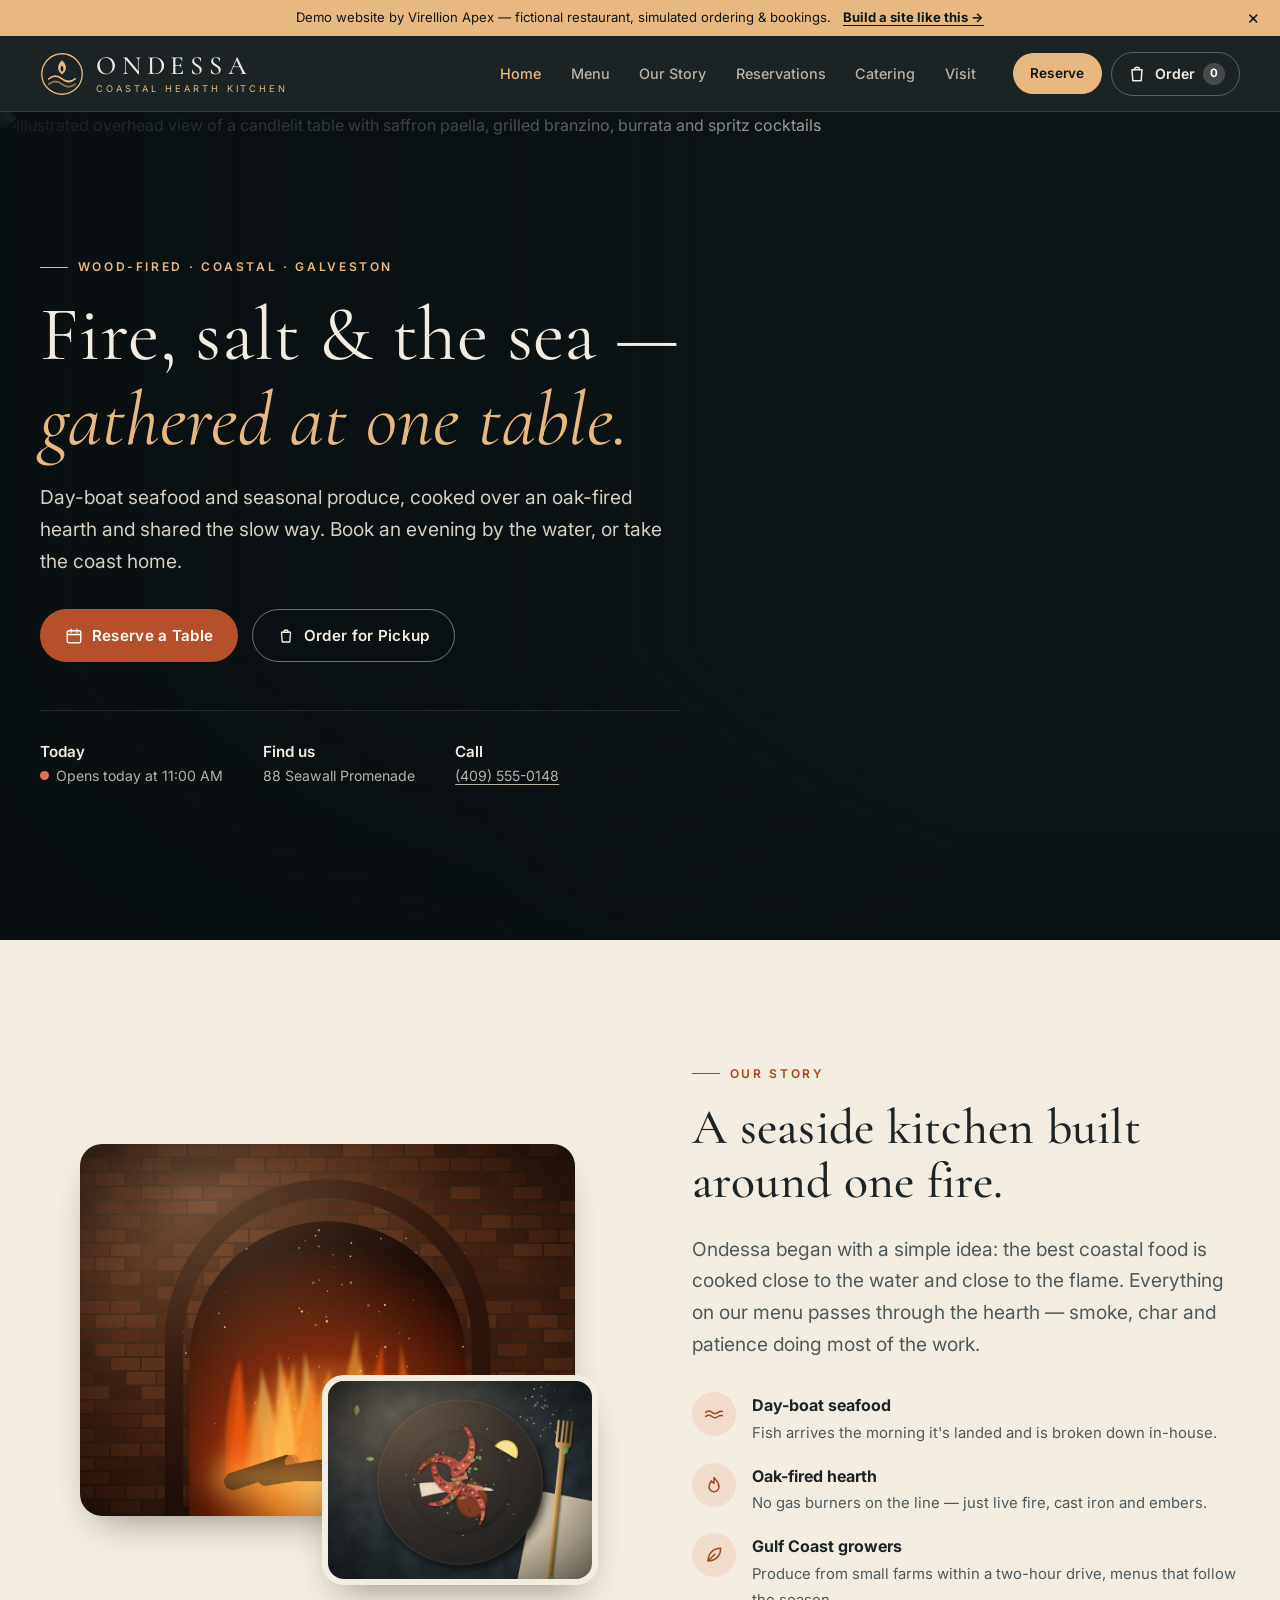
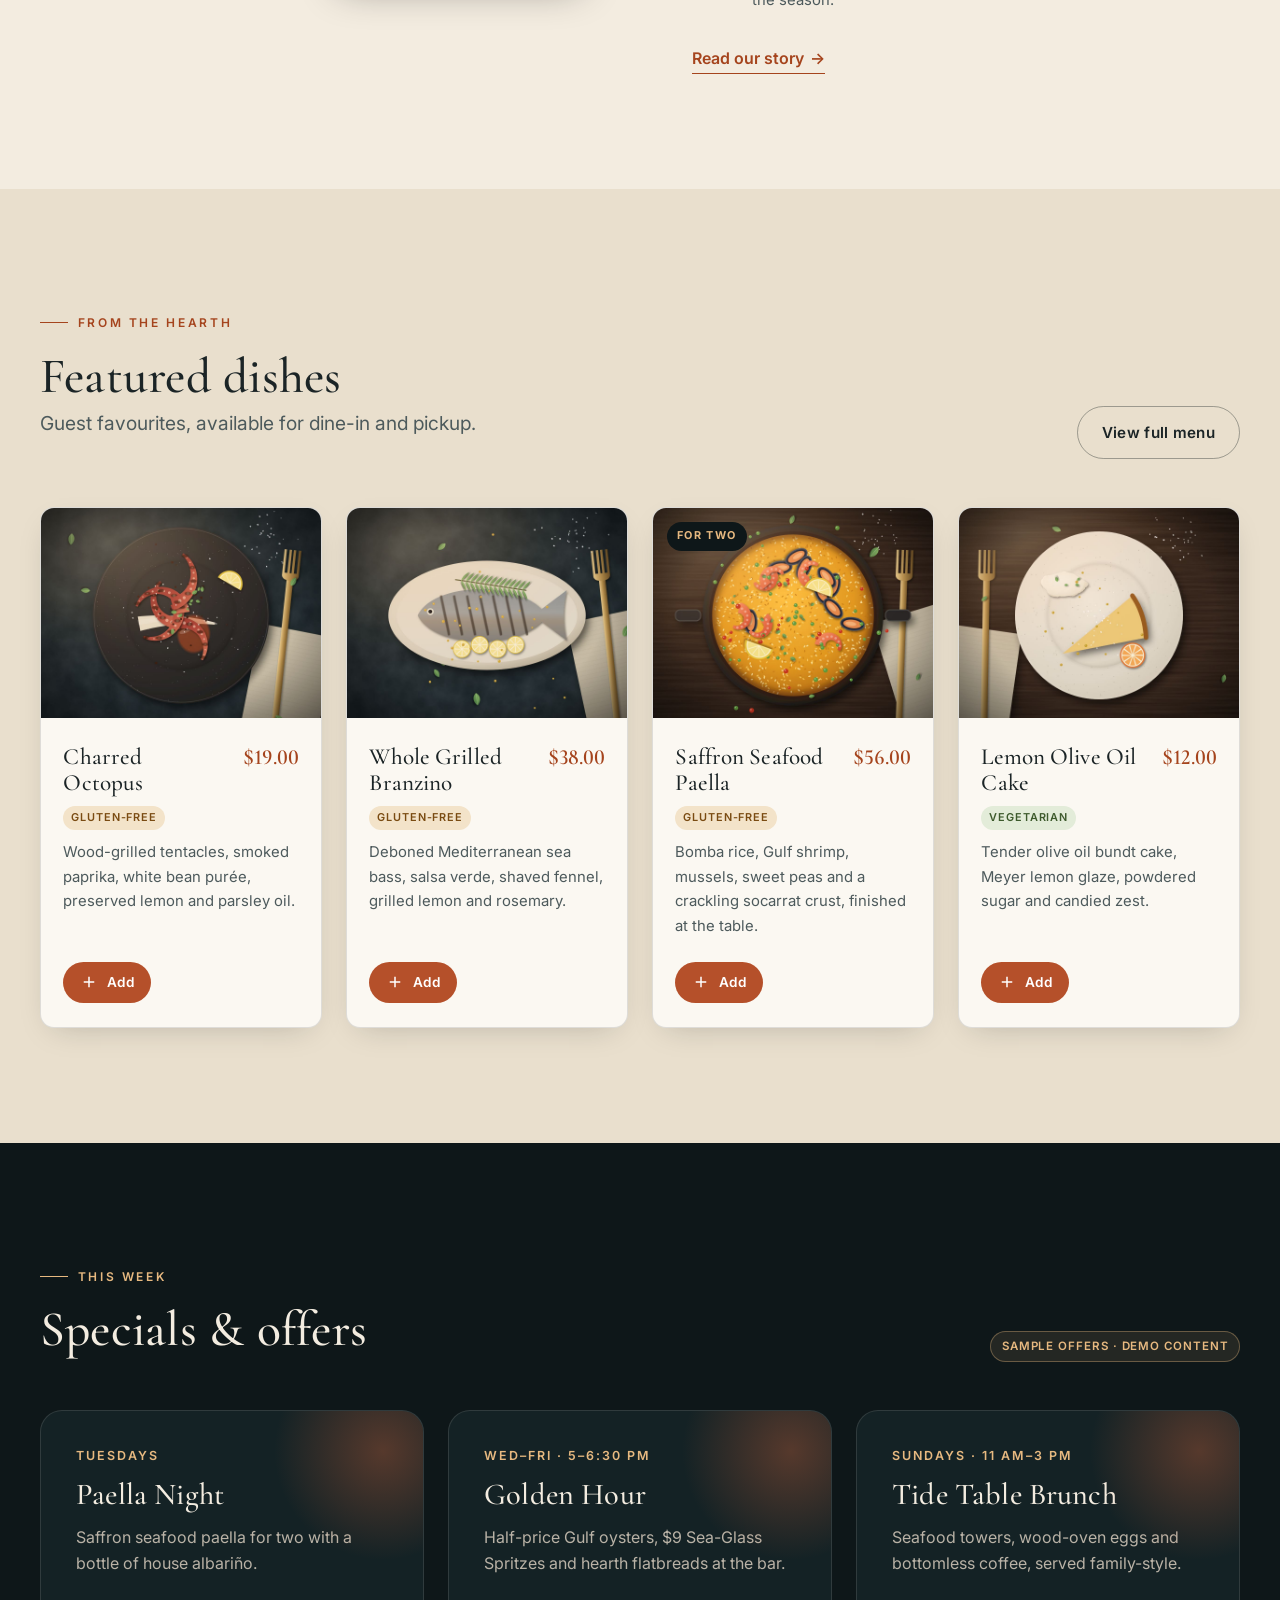
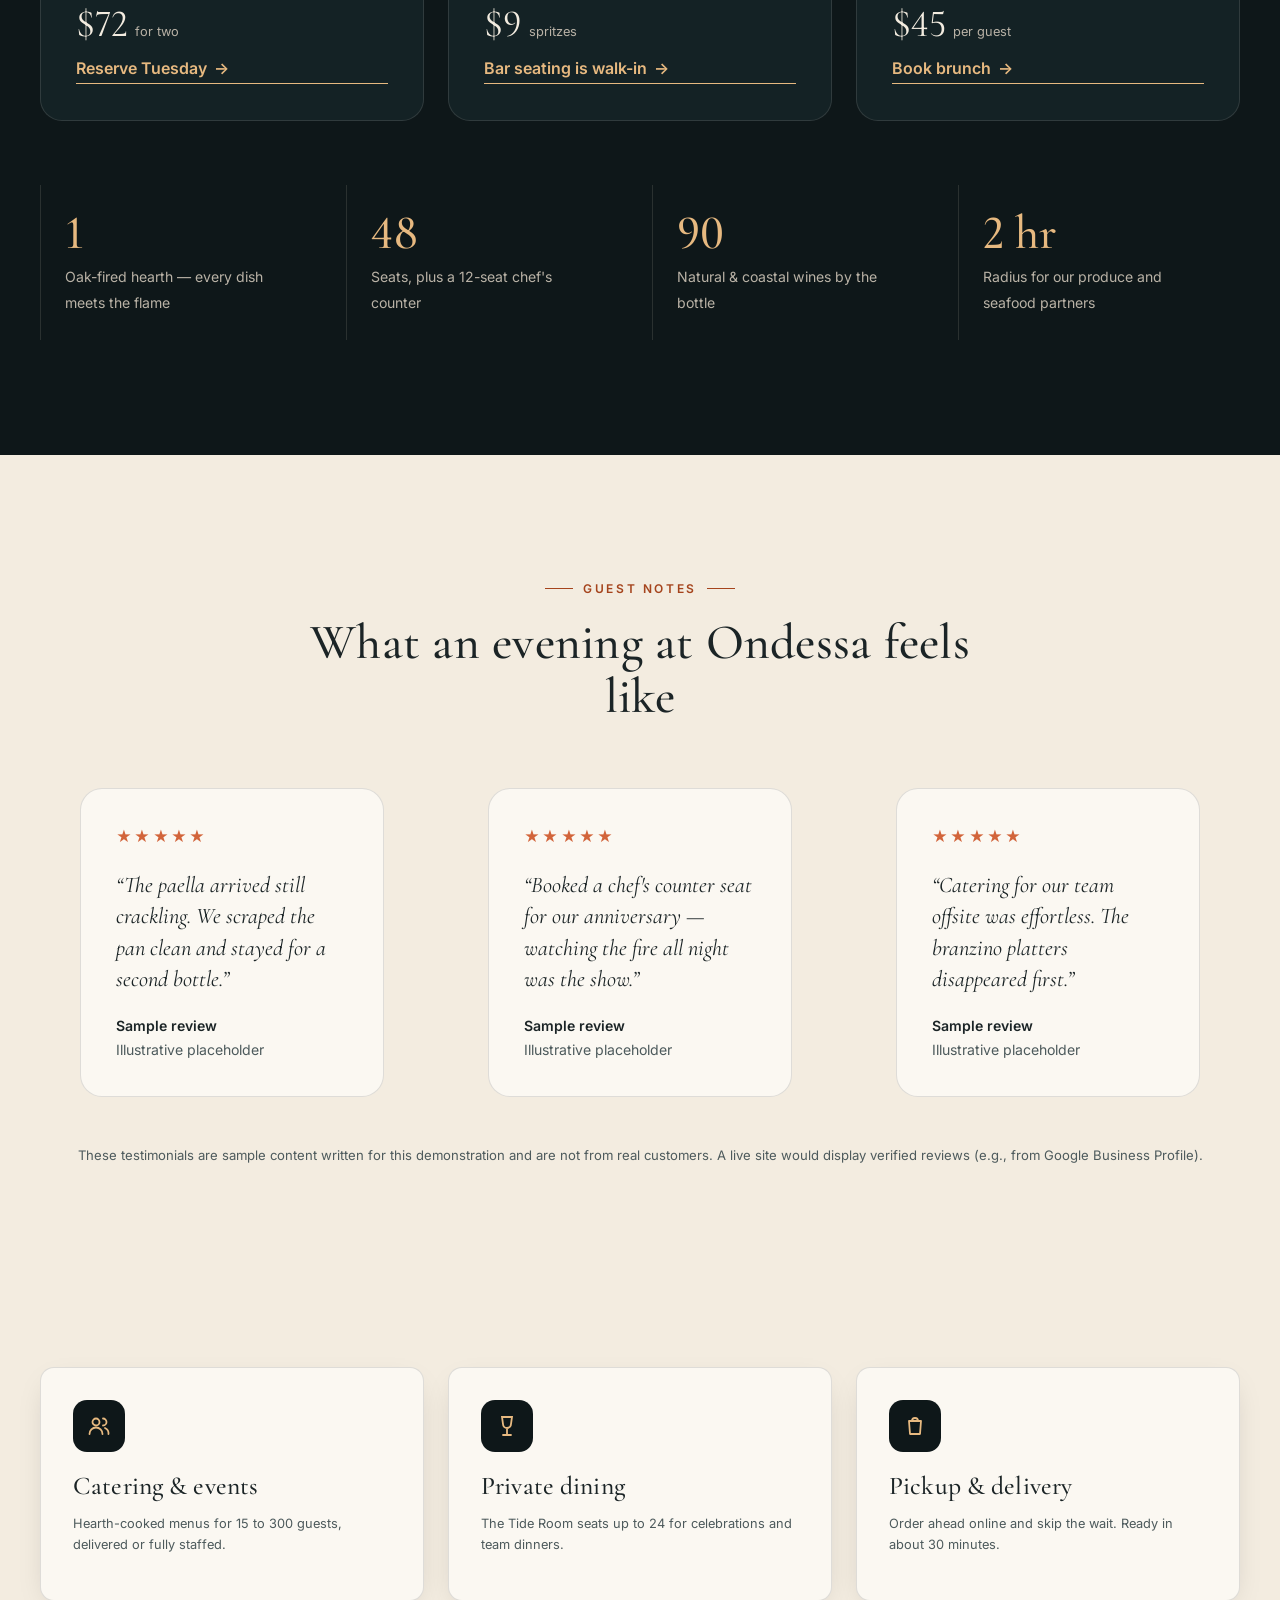
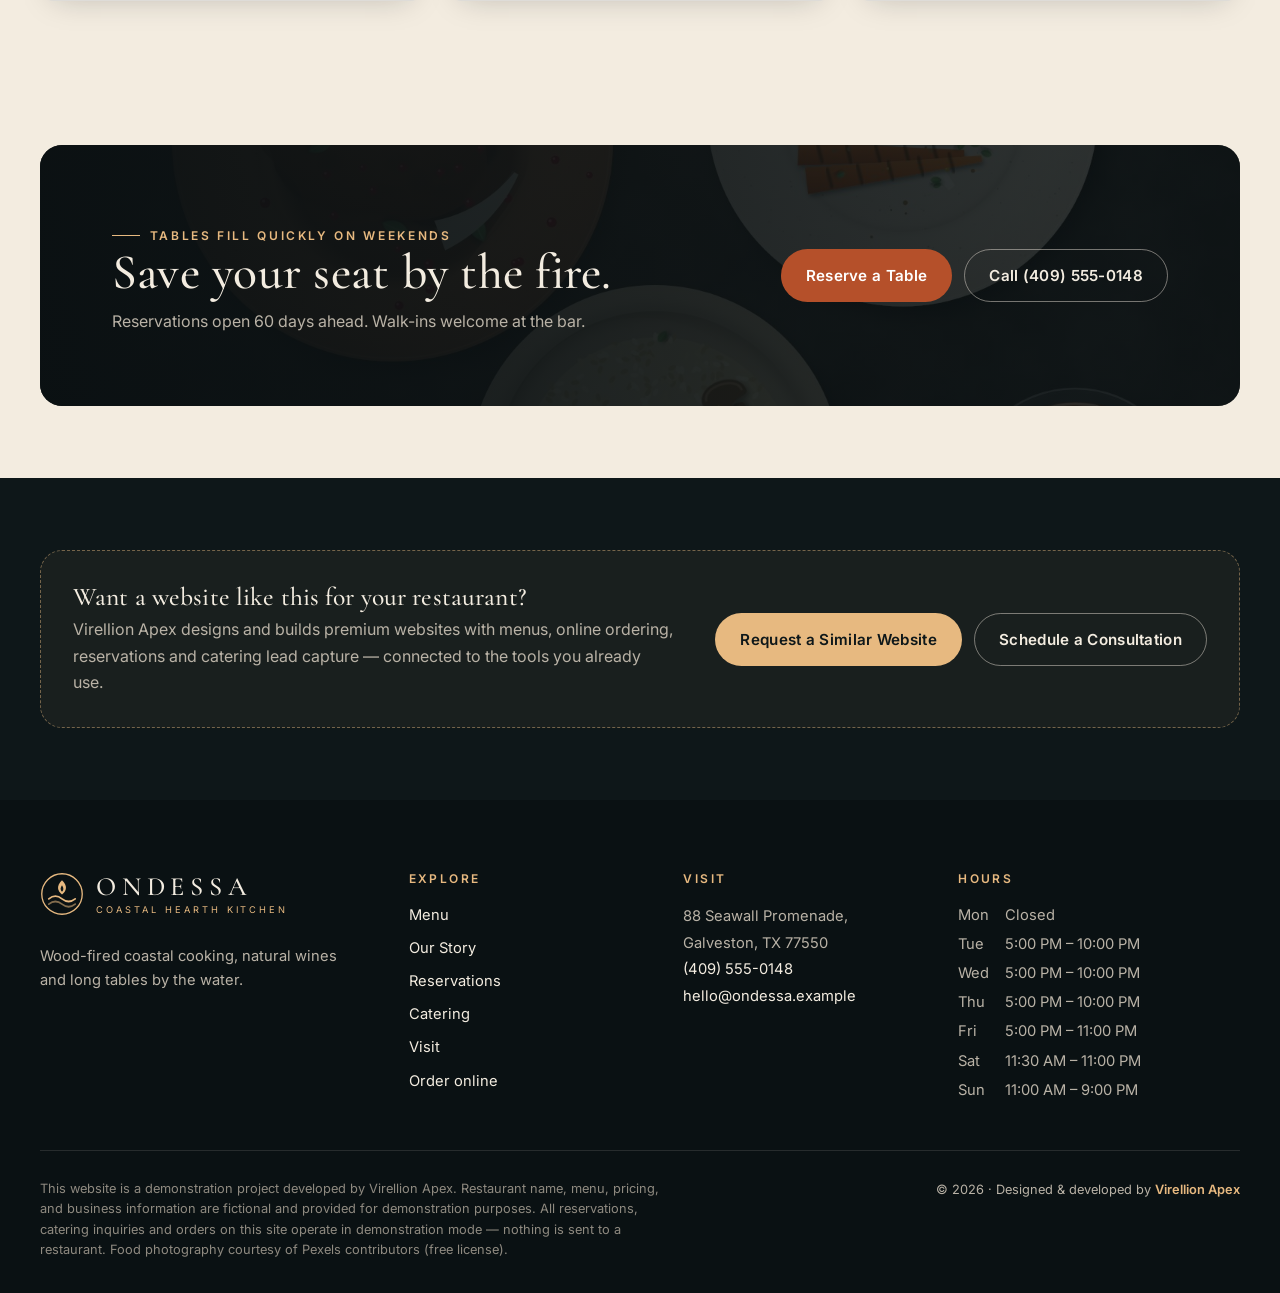
==== index.html @ df36d432 "Ondessa restaurant demo: full site with real photography, demo payments, live map Co-Authored-By: Cl" ====
<!DOCTYPE html>
<html lang="en" class="no-js">
<head>
  <meta charset="utf-8">
  <meta name="viewport" content="width=device-width, initial-scale=1, viewport-fit=cover">
  <title>Ondessa — Wood-Fired Coastal Kitchen & Wine Bar | Galveston</title>
  <meta name="description" content="Ondessa is a wood-fired coastal restaurant serving day-boat seafood, saffron paella and natural wines. Reserve a table, order pickup or plan catering. (Demo site by Virellion Apex.)">
  <!-- Canonical URL placeholder: update BASE domain before launch (see README → SEO). -->
  <link rel="canonical" href="https://restaurant.virellionapex.com/">
  <meta name="robots" content="index, follow">
  <meta name="theme-color" content="#0e1719">
  <meta name="author" content="Virellion Apex">
  <!-- Open Graph -->
  <meta property="og:type" content="website">
  <meta property="og:site_name" content="Ondessa — Coastal Hearth Kitchen">
  <meta property="og:title" content="Ondessa — Wood-Fired Coastal Kitchen & Wine Bar | Galveston">
  <meta property="og:description" content="Ondessa is a wood-fired coastal restaurant serving day-boat seafood, saffron paella and natural wines. Reserve a table, order pickup or plan catering. (Demo site by Virellion Apex.)">
  <meta property="og:url" content="https://restaurant.virellionapex.com/">
  <meta property="og:image" content="https://restaurant.virellionapex.com/assets/og-image.jpg">
  <meta property="og:image:width" content="1200">
  <meta property="og:image:height" content="630">
  <meta property="og:image:alt" content="Ondessa logo over an illustrated table of wood-fired coastal dishes">
  <meta property="og:locale" content="en_US">
  <!-- Twitter / X -->
  <meta name="twitter:card" content="summary_large_image">
  <meta name="twitter:title" content="Ondessa — Wood-Fired Coastal Kitchen & Wine Bar | Galveston">
  <meta name="twitter:description" content="Ondessa is a wood-fired coastal restaurant serving day-boat seafood, saffron paella and natural wines. Reserve a table, order pickup or plan catering. (Demo site by Virellion Apex.)">
  <meta name="twitter:image" content="https://restaurant.virellionapex.com/assets/og-image.jpg">
  <!-- Icons & manifest -->
  <link rel="icon" href="assets/favicon.svg" type="image/svg+xml">
  <link rel="apple-touch-icon" href="assets/apple-touch-icon.png">
  <link rel="manifest" href="site.webmanifest">
  <!-- Fonts (Google Fonts, free; see README to self-host) -->
  <link rel="preconnect" href="https://fonts.googleapis.com">
  <link rel="preconnect" href="https://fonts.gstatic.com" crossorigin>
  <link rel="stylesheet" href="https://fonts.googleapis.com/css2?family=Cormorant+Garamond:ital,wght@0,400;0,500;0,600;1,400;1,500&amp;family=Inter:wght@400;500;600;700&amp;display=swap">
  <link rel="stylesheet" href="css/style.css">
  <script src="js/script.js" defer></script>
  <!-- Structured data (fictional demo business). Replace with real details or remove before indexing. -->
  <script type="application/ld+json">{"@context": "https://schema.org", "@type": "Restaurant", "name": "Ondessa — Coastal Hearth Kitchen (demo)", "description": "Fictional demonstration restaurant created by Virellion Apex.", "url": "https://restaurant.virellionapex.com/", "image": "https://restaurant.virellionapex.com/images/hero.jpg", "logo": "https://restaurant.virellionapex.com/images/logo.png", "servesCuisine": ["Mediterranean", "Seafood", "Wood-fired"], "priceRange": "$$$", "telephone": "+14095550148", "email": "hello@ondessa.example", "address": {"@type": "PostalAddress", "streetAddress": "88 Seawall Promenade", "addressLocality": "Galveston", "addressRegion": "TX", "postalCode": "77550", "addressCountry": "US"}, "acceptsReservations": "True", "hasMenu": "https://restaurant.virellionapex.com/menu.html", "openingHoursSpecification": [{"@type": "OpeningHoursSpecification", "dayOfWeek": ["Tuesday", "Wednesday", "Thursday"], "opens": "17:00", "closes": "22:00"}, {"@type": "OpeningHoursSpecification", "dayOfWeek": "Friday", "opens": "17:00", "closes": "23:00"}, {"@type": "OpeningHoursSpecification", "dayOfWeek": "Saturday", "opens": "11:30", "closes": "23:00"}, {"@type": "OpeningHoursSpecification", "dayOfWeek": "Sunday", "opens": "11:00", "closes": "21:00"}]}</script>
</head><body>
<a class="skip-link" href="#main">Skip to main content</a>
<div class="demo-ribbon" role="region" aria-label="Demonstration notice">
  <div class="container">
    <span>Demo website by Virellion Apex<span class="hide-sm"> — fictional restaurant, simulated ordering &amp; bookings</span>.</span>
    <a href="https://virellionapex.com" rel="noopener">Build a site like this →</a>
    <button type="button" aria-label="Dismiss demonstration notice">×</button>
  </div>
</div>
<header class="site-header">
  <div class="container">
    <a class="brand" href="index.html" aria-label="Ondessa, Coastal Hearth Kitchen — home">
      <svg class="brand-mark" viewBox="-100 -100 200 200" aria-hidden="true"><g fill="none" stroke="#e7b980" stroke-linecap="round"><circle r="92" stroke-width="6"/><path d="M-60,22 C-40,6 -20,6 0,22 C20,38 40,38 60,22" stroke-width="8"/><path d="M-60,46 C-40,30 -20,30 0,46 C20,62 40,62 60,46" stroke-width="8" opacity=".55"/><path d="M0,-62 C26,-36 22,-14 0,2 C-22,-14 -26,-36 0,-62Z" fill="#e7b980" stroke="none"/><path d="M0,-40 C9,-28 8,-18 0,-10 C-8,-18 -9,-28 0,-40Z" fill="#0e1719" stroke="none"/></g></svg>
      <span class="brand-text"><span class="brand-name">ONDESSA</span><span class="brand-sub">Coastal Hearth Kitchen</span></span>
    </a>
    <nav class="site-nav" id="site-nav" aria-label="Main">
      <ul class="nav-list"><li><a href="index.html" aria-current="page">Home</a></li><li><a href="menu.html">Menu</a></li><li><a href="about.html">Our Story</a></li><li><a href="reservations.html">Reservations</a></li><li><a href="catering.html">Catering</a></li><li><a href="contact.html">Visit</a></li></ul>
      <div class="nav-cta-mobile">
        <a class="btn btn-primary btn-block" href="reservations.html"><svg viewBox="0 0 24 24" fill="none" stroke="currentColor" stroke-width="1.8" stroke-linecap="round" aria-hidden="true"><rect x="3" y="5" width="18" height="16" rx="2"/><path d="M3 10h18M8 3v4M16 3v4"/></svg>Reserve a Table</a>
        <a class="btn btn-ghost btn-block" href="tel:+14095550148"><svg viewBox="0 0 24 24" fill="none" stroke="currentColor" stroke-width="1.8" stroke-linejoin="round" aria-hidden="true"><path d="M5 3h4l2 5-2.5 1.5a11 11 0 0 0 6 6L16 13l5 2v4a2 2 0 0 1-2 2A16 16 0 0 1 3 5a2 2 0 0 1 2-2z"/></svg>(409) 555-0148</a>
      </div>
    </nav>
    <div class="header-actions">
      <a class="btn btn-brass btn-sm header-reserve" href="reservations.html">Reserve</a>
      <button type="button" class="cart-btn" data-open-cart aria-haspopup="dialog" aria-controls="cart-drawer" aria-label="Open your order">
        <svg viewBox="0 0 24 24" fill="none" stroke="currentColor" stroke-width="1.8" stroke-linecap="round" stroke-linejoin="round" aria-hidden="true"><path d="M6 7h12l-1 13H7L6 7z"/><path d="M9 7a3 3 0 0 1 6 0"/></svg><span class="cart-label">Order</span><span class="cart-count" data-count="0">0</span>
      </button>
      <button type="button" class="nav-toggle" aria-expanded="false" aria-controls="site-nav" aria-label="Open menu"><span></span></button>
    </div>
  </div>
</header>
<div class="toast-region" id="toast-region" role="status" aria-live="polite"></div>
<main id="main">
<section class="hero" aria-labelledby="hero-title">
  <div class="hero-media"><img src="https://images.pexels.com/photos/7627408/pexels-photo-7627408.jpeg?auto=compress&cs=tinysrgb&w=2400" srcset="https://images.pexels.com/photos/7627408/pexels-photo-7627408.jpeg?auto=compress&cs=tinysrgb&w=800 800w, https://images.pexels.com/photos/7627408/pexels-photo-7627408.jpeg?auto=compress&cs=tinysrgb&w=2400 2400w" sizes="(max-width: 700px) 100vw, 60vw" data-fallback="images/hero.jpg" alt="Illustrated overhead view of a candlelit table with saffron paella, grilled branzino, burrata and spritz cocktails" width="2400" height="1400" fetchpriority="high" decoding="async"></div>
  <div class="container">
    <div class="hero-content">
      <p class="eyebrow light">Wood-fired · Coastal · Galveston</p>
      <h1 id="hero-title">Fire, salt &amp; the sea — <em>gathered at one table.</em></h1>
      <p class="lead">Day-boat seafood and seasonal produce, cooked over an oak-fired hearth and shared the slow way. Book an evening by the water, or take the coast home.</p>
      <div class="hero-actions">
        <a class="btn btn-primary" href="reservations.html"><svg viewBox="0 0 24 24" fill="none" stroke="currentColor" stroke-width="1.8" stroke-linecap="round" aria-hidden="true"><rect x="3" y="5" width="18" height="16" rx="2"/><path d="M3 10h18M8 3v4M16 3v4"/></svg>Reserve a Table</a>
        <a class="btn btn-ghost" href="menu.html"><svg viewBox="0 0 24 24" fill="none" stroke="currentColor" stroke-width="1.8" stroke-linecap="round" stroke-linejoin="round" aria-hidden="true"><path d="M6 7h12l-1 13H7L6 7z"/><path d="M9 7a3 3 0 0 1 6 0"/></svg>Order for Pickup</a>
      </div>
      <div class="hero-meta">
        <div><strong>Today</strong><span data-open-status>Tue–Sun · Closed Mondays</span></div>
        <div><strong>Find us</strong>88 Seawall Promenade</div>
        <div><strong>Call</strong><a href="tel:+14095550148">(409) 555-0148</a></div>
      </div>
    </div>
  </div>
</section>

<section class="section" aria-labelledby="story-title">
  <div class="container split">
    <div class="media-stack reveal">
      <figure class="media-frame"><img src="https://images.pexels.com/photos/32641697/pexels-photo-32641697.jpeg?auto=compress&cs=tinysrgb&w=1600" srcset="https://images.pexels.com/photos/32641697/pexels-photo-32641697.jpeg?auto=compress&cs=tinysrgb&w=800 800w, https://images.pexels.com/photos/32641697/pexels-photo-32641697.jpeg?auto=compress&cs=tinysrgb&w=1600 1600w" sizes="(max-width: 700px) 100vw, 60vw" data-fallback="images/about-hearth.jpg" alt="Illustration of a brick arch hearth with an open oak fire" width="1600" height="1200" loading="lazy" decoding="async"></figure>
      <figure class="media-frame"><img src="https://images.pexels.com/photos/14885388/pexels-photo-14885388.jpeg?auto=compress&cs=tinysrgb&w=1600" srcset="https://images.pexels.com/photos/14885388/pexels-photo-14885388.jpeg?auto=compress&cs=tinysrgb&w=800 800w, https://images.pexels.com/photos/14885388/pexels-photo-14885388.jpeg?auto=compress&cs=tinysrgb&w=1600 1600w" sizes="(max-width: 700px) 100vw, 60vw" data-fallback="images/menu/charred-octopus.jpg" alt="Illustration of charred octopus on a dark stoneware plate" width="1200" height="900" loading="lazy" decoding="async"></figure>
    </div>
    <div class="reveal">
      <p class="eyebrow">Our story</p>
      <h2 id="story-title">A seaside kitchen built around one fire.</h2>
      <p class="lead">Ondessa began with a simple idea: the best coastal food is cooked close to the water and close to the flame. Everything on our menu passes through the hearth — smoke, char and patience doing most of the work.</p>
      <ul class="feature-list">
        <li><span class="ico"><svg viewBox="0 0 24 24" fill="none" stroke="currentColor" stroke-width="1.8" stroke-linecap="round" aria-hidden="true"><path d="M2 10c2.5-2 5-2 7.5 0s5 2 7.5 0 3.5-1.5 5-1M2 15c2.5-2 5-2 7.5 0s5 2 7.5 0 3.5-1.5 5-1"/></svg></span><div><strong>Day-boat seafood</strong><span>Fish arrives the morning it's landed and is broken down in-house.</span></div></li>
        <li><span class="ico"><svg viewBox="0 0 24 24" fill="none" stroke="currentColor" stroke-width="1.8" stroke-linejoin="round" aria-hidden="true"><path d="M12 3c3 4 6 6 6 11a6 6 0 0 1-12 0c0-3 2-5 3-7 1 2 2 3 3 3 0-2 0-5 0-7z"/></svg></span><div><strong>Oak-fired hearth</strong><span>No gas burners on the line — just live fire, cast iron and embers.</span></div></li>
        <li><span class="ico"><svg viewBox="0 0 24 24" fill="none" stroke="currentColor" stroke-width="1.8" stroke-linecap="round" aria-hidden="true"><path d="M5 19C5 10 11 4 20 4c0 9-6 15-15 15z"/><path d="M5 19l8-8"/></svg></span><div><strong>Gulf Coast growers</strong><span>Produce from small farms within a two-hour drive, menus that follow the season.</span></div></li>
      </ul>
      <a class="link-arrow" href="about.html">Read our story <span aria-hidden="true">→</span></a>
    </div>
  </div>
</section>

<section class="section alt" aria-labelledby="featured-title">
  <div class="container">
    <div class="section-head">
      <div><p class="eyebrow">From the hearth</p><h2 id="featured-title">Featured dishes</h2><p class="lead">Guest favourites, available for dine-in and pickup.</p></div>
      <a class="btn btn-outline" href="menu.html">View full menu</a>
    </div>
    <div class="grid-4" id="featured-dishes"><noscript><p>Enable JavaScript to see featured dishes, or <a href="menu.html">view the menu</a>.</p></noscript></div>
  </div>
</section>

<section class="section on-dark" aria-labelledby="promo-title">
  <div class="container">
    <div class="section-head">
      <div><p class="eyebrow">This week</p><h2 id="promo-title">Specials &amp; offers</h2></div>
      <span class="demo-chip">Sample offers · demo content</span>
    </div>
    <div class="grid-3">
      <article class="promo-card reveal"><span class="when">Tuesdays</span><h3>Paella Night</h3><p>Saffron seafood paella for two with a bottle of house albariño.</p><p class="promo-price">$72<small>for two</small></p><a class="link-arrow" href="reservations.html">Reserve Tuesday <span aria-hidden="true">→</span></a></article>
      <article class="promo-card reveal"><span class="when">Wed–Fri · 5–6:30 PM</span><h3>Golden Hour</h3><p>Half-price Gulf oysters, $9 Sea-Glass Spritzes and hearth flatbreads at the bar.</p><p class="promo-price">$9<small>spritzes</small></p><a class="link-arrow" href="contact.html">Bar seating is walk-in <span aria-hidden="true">→</span></a></article>
      <article class="promo-card reveal"><span class="when">Sundays · 11 AM–3 PM</span><h3>Tide Table Brunch</h3><p>Seafood towers, wood-oven eggs and bottomless coffee, served family-style.</p><p class="promo-price">$45<small>per guest</small></p><a class="link-arrow" href="reservations.html">Book brunch <span aria-hidden="true">→</span></a></article>
    </div>
    <div class="stats reveal mt-xl">
      <div class="stat"><b>1</b><span>Oak-fired hearth — every dish meets the flame</span></div>
      <div class="stat"><b>48</b><span>Seats, plus a 12-seat chef's counter</span></div>
      <div class="stat"><b>90</b><span>Natural &amp; coastal wines by the bottle</span></div>
      <div class="stat"><b>2 hr</b><span>Radius for our produce and seafood partners</span></div>
    </div>
  </div>
</section>

<section class="section" aria-labelledby="reviews-title">
  <div class="container">
    <div class="center narrow head-center"><p class="eyebrow">Guest notes</p><h2 id="reviews-title">What an evening at Ondessa feels like</h2></div>
    <div class="grid-3">
      <figure class="quote-card reveal"><div class="stars" aria-label="5 out of 5 stars">★★★★★</div><blockquote>“The paella arrived still crackling. We scraped the pan clean and stayed for a second bottle.”</blockquote><figcaption><b>Sample review</b>Illustrative placeholder</figcaption></figure>
      <figure class="quote-card reveal"><div class="stars" aria-label="5 out of 5 stars">★★★★★</div><blockquote>“Booked a chef's counter seat for our anniversary — watching the fire all night was the show.”</blockquote><figcaption><b>Sample review</b>Illustrative placeholder</figcaption></figure>
      <figure class="quote-card reveal"><div class="stars" aria-label="5 out of 5 stars">★★★★★</div><blockquote>“Catering for our team offsite was effortless. The branzino platters disappeared first.”</blockquote><figcaption><b>Sample review</b>Illustrative placeholder</figcaption></figure>
    </div>
    <p class="sample-note">These testimonials are sample content written for this demonstration and are not from real customers. A live site would display verified reviews (e.g., from Google Business Profile).</p>
  </div>
</section>

<section class="section-tight" aria-labelledby="catering-cta-title">
  <div class="container">
    <div class="grid-3">
      <a class="card icon-card reveal no-underline" href="catering.html"><span class="ico"><svg viewBox="0 0 24 24" fill="none" stroke="currentColor" stroke-width="1.8" stroke-linecap="round" aria-hidden="true"><circle cx="9" cy="8" r="3.5"/><path d="M2.5 20a6.5 6.5 0 0 1 13 0"/><path d="M16 4.5a3.5 3.5 0 0 1 0 7M18 14a6 6 0 0 1 3.5 6"/></svg></span><h3 id="catering-cta-title">Catering &amp; events</h3><p class="hint">Hearth-cooked menus for 15 to 300 guests, delivered or fully staffed.</p></a>
      <a class="card icon-card reveal no-underline" href="reservations.html"><span class="ico"><svg viewBox="0 0 24 24" fill="none" stroke="currentColor" stroke-width="1.8" stroke-linecap="round" aria-hidden="true"><path d="M7 3h10l-1 7a4 4 0 0 1-8 0L7 3zM12 14v7M8 21h8"/></svg></span><h3>Private dining</h3><p class="hint">The Tide Room seats up to 24 for celebrations and team dinners.</p></a>
      <a class="card icon-card reveal no-underline" href="menu.html"><span class="ico"><svg viewBox="0 0 24 24" fill="none" stroke="currentColor" stroke-width="1.8" stroke-linecap="round" stroke-linejoin="round" aria-hidden="true"><path d="M6 7h12l-1 13H7L6 7z"/><path d="M9 7a3 3 0 0 1 6 0"/></svg></span><h3>Pickup &amp; delivery</h3><p class="hint">Order ahead online and skip the wait. Ready in about 30 minutes.</p></a>
    </div>
  </div>
</section>

<section class="section-tight" aria-labelledby="reserve-band-title">
  <div class="container">
    <div class="cta-band reveal">
      <img src="https://images.pexels.com/photos/29962487/pexels-photo-29962487.jpeg?auto=compress&cs=tinysrgb&w=1600" srcset="https://images.pexels.com/photos/29962487/pexels-photo-29962487.jpeg?auto=compress&cs=tinysrgb&w=800 800w, https://images.pexels.com/photos/29962487/pexels-photo-29962487.jpeg?auto=compress&cs=tinysrgb&w=1600 1600w" sizes="(max-width: 700px) 100vw, 60vw" data-fallback="images/about-table.jpg" alt="" width="1600" height="1200" loading="lazy" decoding="async">
      <div><p class="eyebrow light">Tables fill quickly on weekends</p><h2 id="reserve-band-title">Save your seat by the fire.</h2><p>Reservations open 60 days ahead. Walk-ins welcome at the bar.</p></div>
      <div class="actions"><a class="btn btn-primary" href="reservations.html">Reserve a Table</a><a class="btn btn-ghost" href="tel:+14095550148">Call (409) 555-0148</a></div>
    </div>
  </div>
</section>
</main>
<section class="section-tight on-dark">
  <div class="container">
    <div class="agency-cta">
      <div>
        <h3>Want a website like this for your restaurant?</h3>
        <p>Virellion Apex designs and builds premium websites with menus, online ordering, reservations and catering lead capture — connected to the tools you already use.</p>
      </div>
      <div class="cta-actions">
        <a class="btn btn-brass" href="https://virellionapex.com" rel="noopener">Request a Similar Website</a>
        <a class="btn btn-ghost" href="https://virellionapex.com" rel="noopener">Schedule a Consultation</a>
      </div>
    </div>
  </div>
</section>
<footer class="site-footer">
  <div class="container">
    <div class="footer-grid">
      <div class="footer-brand">
        <a class="brand" href="index.html" aria-label="Ondessa home"><svg class="brand-mark" viewBox="-100 -100 200 200" aria-hidden="true"><g fill="none" stroke="#e7b980" stroke-linecap="round"><circle r="92" stroke-width="6"/><path d="M-60,22 C-40,6 -20,6 0,22 C20,38 40,38 60,22" stroke-width="8"/><path d="M-60,46 C-40,30 -20,30 0,46 C20,62 40,62 60,46" stroke-width="8" opacity=".55"/><path d="M0,-62 C26,-36 22,-14 0,2 C-22,-14 -26,-36 0,-62Z" fill="#e7b980" stroke="none"/><path d="M0,-40 C9,-28 8,-18 0,-10 C-8,-18 -9,-28 0,-40Z" fill="#0e1719" stroke="none"/></g></svg><span class="brand-text"><span class="brand-name">ONDESSA</span><span class="brand-sub">Coastal Hearth Kitchen</span></span></a>
        <p>Wood-fired coastal cooking, natural wines and long tables by the water.</p>
      </div>
      <div>
        <h2>Explore</h2>
        <ul><li><a href="menu.html">Menu</a></li><li><a href="about.html">Our Story</a></li><li><a href="reservations.html">Reservations</a></li><li><a href="catering.html">Catering</a></li><li><a href="contact.html">Visit</a></li><li><a href="#" data-open-cart>Order online</a></li></ul>
      </div>
      <div>
        <h2>Visit</h2>
        <address>88 Seawall Promenade, Galveston, TX 77550<br><a href="tel:+14095550148">(409) 555-0148</a><br><a href="mailto:hello@ondessa.example">hello@ondessa.example</a></address>
      </div>
      <div>
        <h2>Hours</h2>
        <div class="footer-hours"><span>Mon</span><span>Closed</span><span>Tue</span><span>5:00 PM – 10:00 PM</span><span>Wed</span><span>5:00 PM – 10:00 PM</span><span>Thu</span><span>5:00 PM – 10:00 PM</span><span>Fri</span><span>5:00 PM – 11:00 PM</span><span>Sat</span><span>11:30 AM – 11:00 PM</span><span>Sun</span><span>11:00 AM – 9:00 PM</span></div>
      </div>
    </div>
    <div class="footer-bottom">
      <p class="disclaimer">This website is a demonstration project developed by Virellion Apex. Restaurant name, menu, pricing, and business information are fictional and provided for demonstration purposes. All reservations, catering inquiries and orders on this site operate in demonstration mode — nothing is sent to a restaurant. Food photography courtesy of Pexels contributors (free license).</p>
      <p class="built-by">© <span data-year>2026</span> · Designed &amp; developed by <a href="https://virellionapex.com" rel="noopener">Virellion Apex</a></p>
    </div>
  </div>
</footer>

<dialog class="drawer" id="cart-drawer" aria-labelledby="drawer-title">
  <div class="drawer-head">
    <h2 id="drawer-title">Your Order</h2>
    <button type="button" class="icon-btn" data-close-drawer aria-label="Close order panel">×</button>
  </div>

  <!-- VIEW: cart -->
  <div class="drawer-view" data-view="cart">
    <div class="drawer-body">
      <div class="demo-notice"><svg viewBox="0 0 24 24" fill="none" stroke="currentColor" stroke-width="1.8" stroke-linecap="round" aria-hidden="true"><circle cx="12" cy="12" r="9"/><path d="M12 11v6M12 7.5v.5"/></svg><span><strong>Demo ordering.</strong> Add dishes, adjust quantities and try checkout. No order is sent and no payment is taken.</span></div>
      <div class="segmented" role="radiogroup" aria-label="Order type">
        <label><input type="radio" name="order-mode" value="pickup" checked><span>Pickup</span></label>
        <label><input type="radio" name="order-mode" value="delivery"><span>Delivery</span></label>
      </div>
      <ul class="cart-items" id="cart-items" aria-label="Items in your order"></ul>
      <div class="cart-empty" id="cart-empty">
        <svg viewBox="0 0 24 24" fill="none" stroke="currentColor" stroke-width="1.8" stroke-linecap="round" stroke-linejoin="round" aria-hidden="true"><path d="M6 7h12l-1 13H7L6 7z"/><path d="M9 7a3 3 0 0 1 6 0"/></svg>
        <p>Your order is empty.</p>
        <a class="btn btn-brass btn-sm" href="menu.html">Browse the menu</a>
      </div>
    </div>
    <div class="drawer-foot" id="cart-foot" hidden>
      <dl class="totals" aria-label="Order totals">
        <dt>Subtotal</dt><dd id="t-subtotal">$0.00</dd>
        <dt id="t-fee-label">Delivery fee</dt><dd id="t-fee-row"><span id="t-fee">$0.00</span></dd>
        <dt>Est. tax (8.25%)</dt><dd id="t-tax">$0.00</dd>
        <dt class="grand">Total</dt><dd class="grand" id="t-total">$0.00</dd>
      </dl>
      <button type="button" class="btn btn-primary btn-block" id="to-checkout">Continue to checkout</button>
      <button type="button" class="remove-btn" id="clear-cart" data-center>Clear order</button>
    </div>
  </div>

  <!-- VIEW: checkout -->
  <div class="drawer-view" data-view="checkout" hidden>
    <form class="drawer-body" id="checkout-form" novalidate>
      <div class="error-summary" role="alert" hidden></div>
      <div class="form-grid">
        <div class="field">
          <label for="co-name">Full name<span class="req" aria-hidden="true">*</span></label>
          <input id="co-name" name="name" autocomplete="name" required aria-describedby="co-name-error">
          <p class="field-error" id="co-name-error"></p>
        </div>
        <div class="field">
          <label for="co-phone">Mobile phone<span class="req" aria-hidden="true">*</span></label>
          <input id="co-phone" name="phone" type="tel" autocomplete="tel" inputmode="tel" required aria-describedby="co-phone-hint co-phone-error">
          <span class="hint" id="co-phone-hint">For order updates. Demo only — nothing is sent.</span>
          <p class="field-error" id="co-phone-error"></p>
        </div>
        <div class="field">
          <label for="co-email">Email<span class="req" aria-hidden="true">*</span></label>
          <input id="co-email" name="email" type="email" autocomplete="email" required aria-describedby="co-email-error">
          <p class="field-error" id="co-email-error"></p>
        </div>
        <div class="field" id="checkout-address-wrap" hidden>
          <label for="co-address">Delivery address<span class="req" aria-hidden="true">*</span></label>
          <input id="co-address" name="address" autocomplete="street-address" aria-describedby="co-address-error">
          <p class="field-error" id="co-address-error"></p>
        </div>
        <div class="field">
          <label for="co-time" id="co-mode-label">Pickup time</label>
          <select id="co-time" name="time" required data-label="Time" aria-describedby="co-time-error"></select>
          <p class="field-error" id="co-time-error"></p>
        </div>
        <div class="field">
          <label for="co-notes">Kitchen notes <span class="hint">(optional)</span></label>
          <textarea id="co-notes" name="notes" rows="3" maxlength="400" placeholder="Allergies, utensils, etc."></textarea>
        </div>
      </div>

      <fieldset class="co-section">
        <legend>Add a tip for the kitchen</legend>
        <div class="segmented seg-4" role="radiogroup" aria-label="Tip amount">
          <label><input type="radio" name="tip" value="0.15"><span>15%</span></label>
          <label><input type="radio" name="tip" value="0.18" checked><span>18%</span></label>
          <label><input type="radio" name="tip" value="0.20"><span>20%</span></label>
          <label><input type="radio" name="tip" value="0"><span>None</span></label>
        </div>
      </fieldset>

      <fieldset class="co-section">
        <legend>Payment</legend>
        <div class="pay-methods" role="radiogroup" aria-label="Payment method">
          <label class="pay-method"><input type="radio" name="paymethod" value="card" checked><span><svg viewBox="0 0 24 24" fill="none" stroke="currentColor" stroke-width="1.8" stroke-linecap="round" aria-hidden="true"><rect x="2.5" y="5" width="19" height="14" rx="2"/><path d="M2.5 10h19M6 15h4"/></svg>Card</span></label>
          <label class="pay-method"><input type="radio" name="paymethod" value="apple"><span><b class="wallet-mark">&#9679;</b>Apple Pay</span></label>
          <label class="pay-method"><input type="radio" name="paymethod" value="google"><span><b class="wallet-mark g">G</b>Google Pay</span></label>
          <label class="pay-method"><input type="radio" name="paymethod" value="pickup"><span><svg viewBox="0 0 24 24" fill="none" stroke="currentColor" stroke-width="1.8" stroke-linecap="round" stroke-linejoin="round" aria-hidden="true"><path d="M6 7h12l-1 13H7L6 7z"/><path d="M9 7a3 3 0 0 1 6 0"/></svg>Pay at pickup</span></label>
        </div>

        <div class="pay-panel" data-pay="card">
          <div class="card-element">
            <div class="ce-top"><span class="test-badge">Test mode</span><span class="brands"><i>VISA</i><i>MC</i><i>AMEX</i></span></div>
            <label class="ce-field ce-full"><span>Card number</span><input value="4242 4242 4242 4242" readonly aria-readonly="true" tabindex="-1" autocomplete="off" inputmode="none"><b class="ce-lock"><svg viewBox="0 0 24 24" fill="none" stroke="currentColor" stroke-width="2.2" stroke-linecap="round" stroke-linejoin="round" aria-hidden="true"><path d="M5 12.5l4.5 4.5L19 7.5"/></svg></b></label>
            <label class="ce-field"><span>Expiry</span><input value="12 / 34" readonly aria-readonly="true" tabindex="-1" autocomplete="off"></label>
            <label class="ce-field"><span>CVC</span><input value="•••" readonly aria-readonly="true" tabindex="-1" autocomplete="off"></label>
            <label class="ce-field"><span>ZIP</span><input value="77550" readonly aria-readonly="true" tabindex="-1" autocomplete="off"></label>
          </div>
          <p class="pay-note"><svg viewBox="0 0 24 24" fill="none" stroke="currentColor" stroke-width="1.8" stroke-linecap="round" aria-hidden="true"><circle cx="12" cy="12" r="9"/><path d="M12 11v6M12 7.5v.5"/></svg><span>This demo uses a pre-filled <strong>test card</strong> and never accepts real card numbers. On a live site this panel is a secure, PCI-compliant payment form (e.g. Stripe or Square) and the card is charged when you tap Pay.</span></p>
        </div>
        <div class="pay-panel" data-pay="apple" hidden><p class="pay-note"><svg viewBox="0 0 24 24" fill="none" stroke="currentColor" stroke-width="1.8" stroke-linecap="round" aria-hidden="true"><circle cx="12" cy="12" r="9"/><path d="M12 11v6M12 7.5v.5"/></svg><span>Tap <strong>Pay</strong> to see how a one-touch wallet checkout works. Demo only — no wallet is charged.</span></p></div>
        <div class="pay-panel" data-pay="google" hidden><p class="pay-note"><svg viewBox="0 0 24 24" fill="none" stroke="currentColor" stroke-width="1.8" stroke-linecap="round" aria-hidden="true"><circle cx="12" cy="12" r="9"/><path d="M12 11v6M12 7.5v.5"/></svg><span>Tap <strong>Pay</strong> to preview a one-touch Google Pay checkout. Demo only — nothing is charged.</span></p></div>
        <div class="pay-panel" data-pay="pickup" hidden><p class="pay-note"><svg viewBox="0 0 24 24" fill="none" stroke="currentColor" stroke-width="1.8" stroke-linecap="round" aria-hidden="true"><circle cx="12" cy="12" r="9"/><path d="M12 11v6M12 7.5v.5"/></svg><span>Reserve your order now and pay by card or cash when you collect it.</span></p></div>
      </fieldset>

      <dl class="totals co-totals" aria-label="Order total">
        <dt>Subtotal</dt><dd id="co-subtotal">$0.00</dd>
        <dt id="co-fee-label">Delivery fee</dt><dd id="co-fee">$0.00</dd>
        <dt>Est. tax (8.25%)</dt><dd id="co-tax">$0.00</dd>
        <dt>Tip</dt><dd id="co-tip">$0.00</dd>
        <dt class="grand">Total</dt><dd class="grand" id="co-total">$0.00</dd>
      </dl>
      <div class="form-actions">
        <button type="submit" class="btn btn-primary btn-block pay-btn" id="pay-btn"><svg viewBox="0 0 24 24" fill="none" stroke="currentColor" stroke-width="1.8" stroke-linecap="round" aria-hidden="true"><rect x="2.5" y="5" width="19" height="14" rx="2"/><path d="M2.5 10h19M6 15h4"/></svg><span id="pay-label">Pay $0.00</span></button>
        <button type="button" class="btn btn-ghost btn-block" id="back-to-cart">Back to order</button>
      </div>
      <p class="secure-line"><svg viewBox="0 0 24 24" fill="none" stroke="currentColor" stroke-width="2.2" stroke-linecap="round" stroke-linejoin="round" aria-hidden="true"><path d="M5 12.5l4.5 4.5L19 7.5"/></svg> Encrypted checkout · Demo mode — no money moves</p>
    </form>
  </div>

  <!-- Wallet sheet (simulated Apple Pay / Google Pay) -->
  <div class="wallet-sheet" id="wallet-sheet" hidden role="dialog" aria-modal="true" aria-labelledby="ws-title">
    <div class="ws-card">
      <p class="ws-brand" id="ws-title">Apple Pay</p>
      <dl class="ws-rows"><dt>Pay</dt><dd>ONDESSA (DEMO)</dd><dt>Card</dt><dd>Visa •••• 4242</dd><dt>Contact</dt><dd id="ws-contact"></dd></dl>
      <p class="ws-total"><span>Total</span><strong id="ws-total">$0.00</strong></p>
      <button type="button" class="btn btn-brass btn-block" id="ws-confirm">Confirm payment</button>
      <button type="button" class="remove-btn" id="ws-cancel" data-center>Cancel</button>
    </div>
  </div>

  <!-- Processing overlay -->
  <div class="processing" id="processing" hidden role="status" aria-live="polite">
    <div class="spinner" aria-hidden="true"></div>
    <ol class="proc-steps">
      <li data-step="0">Securing connection</li>
      <li data-step="1" id="proc-auth">Authorizing payment</li>
      <li data-step="2">Sending order to the kitchen</li>
    </ol>
  </div>

  <!-- VIEW: confirmation -->
  <div class="drawer-view" data-view="done" hidden>
    <div class="drawer-body confirmation">
      <div class="check-badge"><svg viewBox="0 0 24 24" fill="none" stroke="currentColor" stroke-width="2.2" stroke-linecap="round" stroke-linejoin="round" aria-hidden="true"><path d="M5 12.5l4.5 4.5L19 7.5"/></svg></div>
      <h3 id="done-heading" tabindex="-1">Order confirmed!</h3>
      <p id="done-sub">Thanks — the kitchen has your order.</p>
      <ol class="tracker" id="tracker" aria-label="Order status">
        <li class="done"><b></b><span>Received</span></li>
        <li><b></b><span>Preparing</span></li>
        <li><b></b><span id="tracker-ready">Ready for pickup</span></li>
      </ol>
      <p class="hint hint-light" id="tracker-eta"></p>
      <dl class="summary-list" id="order-summary"></dl>
      <p class="demo-footnote">Demonstration only: no payment was taken and no order was sent to a restaurant.</p>
      <div class="cta-actions justify-center">
        <a class="btn btn-ghost btn-sm" href="menu.html" id="done-menu">Order more</a>
        <button type="button" class="btn btn-brass btn-sm" id="done-close">Close</button>
      </div>
    </div>
  </div>
</dialog>
</body>
</html>
---- css/style.css ----
/* ==========================================================================
   Ondessa — Coastal Hearth Kitchen (fictional demo brand)
   Demonstration website by Virellion Apex
   --------------------------------------------------------------------------
   1. Tokens          6. Hero & page headers   11. Forms
   2. Base / reset    7. Sections & cards      12. Cart drawer & checkout
   3. Utilities       8. Menu                  13. Footer
   4. Demo ribbon     9. Promotions/quotes     14. Motion & responsive
   5. Header & nav   10. Info / hours / map
   ========================================================================== */

/* 1. Tokens ---------------------------------------------------------------- */
:root {
  --ink: #0e1719;
  --ink-2: #142225;
  --ink-3: #1c2f33;
  --line-dark: rgba(243, 236, 224, 0.12);
  --sand: #f3ece0;
  --sand-2: #e9dfcd;
  --sand-3: #d8cbb4;
  --line-light: rgba(14, 23, 25, 0.12);
  --ember: #d2643a;
  --ember-ink: #a5441d;      /* ember for text on light backgrounds (AA) */
  --brass: #e7b980;
  --sea: #8fb3a6;
  --text-dark: #1b2426;      /* text on light */
  --text-muted-dark: #4d5a5c;
  --text-light: #f3ece0;     /* text on dark */
  --text-muted-light: #b9b2a6;
  --success: #3f7d5c;
  --danger: #b3261e;

  --font-display: "Cormorant Garamond", "GFS Baskerville", Georgia, "Times New Roman", serif;
  --font-body: "Inter", system-ui, -apple-system, "Segoe UI", Roboto, Arial, sans-serif;

  --radius-s: 8px;
  --radius: 14px;
  --radius-l: 22px;
  --shadow: 0 18px 40px -18px rgba(0, 0, 0, 0.45);
  --shadow-soft: 0 10px 30px -14px rgba(14, 23, 25, 0.25);
  --container: 1200px;
  --header-h: 76px;
  --ease: cubic-bezier(0.22, 0.61, 0.36, 1);
}

/* 2. Base / reset ---------------------------------------------------------- */
[hidden] { display: none !important; }
*, *::before, *::after { box-sizing: border-box; }
html { scroll-behavior: smooth; -webkit-text-size-adjust: 100%; scroll-padding-top: calc(var(--header-h) + 16px); }
body {
  margin: 0;
  font-family: var(--font-body);
  font-size: 1rem;
  line-height: 1.65;
  color: var(--text-dark);
  background: var(--sand);
  -webkit-font-smoothing: antialiased;
  text-rendering: optimizeLegibility;
}
img, svg { max-width: 100%; height: auto; display: block; }
a { color: inherit; text-underline-offset: 3px; }
button, input, select, textarea { font: inherit; color: inherit; }
h1, h2, h3, h4 {
  font-family: var(--font-display);
  font-weight: 500;
  line-height: 1.1;
  letter-spacing: 0.005em;
  margin: 0 0 0.5em;
}
h1 { font-size: clamp(2.6rem, 6vw, 5rem); }
h2 { font-size: clamp(2rem, 4vw, 3.1rem); }
h3 { font-size: clamp(1.35rem, 2vw, 1.7rem); }
p { margin: 0 0 1em; }
:focus-visible { outline: 3px solid var(--brass); outline-offset: 3px; border-radius: 4px; }
::selection { background: var(--brass); color: var(--ink); }

/* 3. Utilities ------------------------------------------------------------- */
.container { width: min(100% - 2.5rem, var(--container)); margin-inline: auto; }
.narrow { max-width: 720px; }
.visually-hidden {
  position: absolute !important; width: 1px; height: 1px; padding: 0; margin: -1px;
  overflow: hidden; clip: rect(0 0 0 0); white-space: nowrap; border: 0;
}
.skip-link {
  position: absolute; left: 1rem; top: -100px; z-index: 1000;
  background: var(--brass); color: var(--ink); padding: 0.75rem 1rem; border-radius: var(--radius-s);
  font-weight: 600; text-decoration: none;
}
.skip-link:focus { top: 1rem; }
.eyebrow {
  display: inline-flex; align-items: center; gap: 0.6rem;
  font-size: 0.75rem; font-weight: 600; letter-spacing: 0.22em; text-transform: uppercase;
  color: var(--ember-ink); margin-bottom: 1rem;
}
.eyebrow::before { content: ""; width: 28px; height: 1px; background: currentColor; }
.on-dark .eyebrow, .eyebrow.light { color: var(--brass); }
.lead { font-size: clamp(1.05rem, 1.6vw, 1.2rem); color: var(--text-muted-dark); max-width: 62ch; }
.on-dark .lead { color: var(--text-muted-light); }
.center { text-align: center; }
.center .lead { margin-inline: auto; }
.center .eyebrow::after { content: ""; width: 28px; height: 1px; background: currentColor; }
.tag {
  display: inline-block; font-size: 0.68rem; font-weight: 600; letter-spacing: 0.08em; text-transform: uppercase;
  padding: 0.2rem 0.5rem; border-radius: 999px; background: var(--sand-2); color: var(--text-muted-dark);
}
.tag.v { background: #e3ecd9; color: #3d5a2c; }
.tag.gf { background: #f3e3c9; color: #7a4b12; }
.tag.dine { background: #e2e6ee; color: #34405a; }
.demo-chip {
  display: inline-flex; align-items: center; gap: 0.4rem; font-size: 0.72rem; font-weight: 600;
  letter-spacing: 0.08em; text-transform: uppercase; padding: 0.3rem 0.65rem; border-radius: 999px;
  background: rgba(210, 100, 58, 0.12); color: var(--ember-ink); border: 1px solid rgba(210, 100, 58, 0.35);
}
.on-dark .demo-chip { color: var(--brass); background: rgba(231, 185, 128, 0.1); border-color: rgba(231, 185, 128, 0.35); }

/* Buttons */
.btn {
  --bg: var(--ember); --fg: #fff;
  display: inline-flex; align-items: center; justify-content: center; gap: 0.55rem;
  min-height: 48px; padding: 0.8rem 1.5rem; border-radius: 999px; border: 1px solid transparent;
  background: var(--bg); color: var(--fg); font-weight: 600; font-size: 0.95rem; letter-spacing: 0.02em;
  text-decoration: none; cursor: pointer; transition: transform 0.2s var(--ease), background 0.2s, box-shadow 0.2s, color 0.2s;
}
.btn:hover { transform: translateY(-1px); box-shadow: 0 10px 24px -10px rgba(210, 100, 58, 0.7); }
.btn:active { transform: translateY(0); }
.btn-primary { --bg: #b5502a; }
.btn-primary:hover { --bg: #9e4422; }
.btn-ghost { --bg: transparent; --fg: var(--text-light); border-color: rgba(243, 236, 224, 0.45); }
.btn-ghost:hover { --bg: rgba(243, 236, 224, 0.08); box-shadow: none; }
.btn-outline { --bg: transparent; --fg: var(--text-dark); border-color: rgba(14, 23, 25, 0.35); }
.btn-outline:hover { --bg: var(--ink); --fg: var(--sand); box-shadow: none; }
.btn-brass { --bg: var(--brass); --fg: var(--ink); }
.btn-brass:hover { --bg: #f0c895; box-shadow: 0 10px 24px -10px rgba(231, 185, 128, 0.7); }
.btn-sm { min-height: 40px; padding: 0.5rem 1rem; font-size: 0.85rem; }
.btn-block { width: 100%; }
.btn[disabled], .btn[aria-disabled="true"] { opacity: 0.55; cursor: not-allowed; transform: none; box-shadow: none; }
.btn svg { width: 18px; height: 18px; flex: none; }
.link-arrow {
  display: inline-flex; align-items: center; gap: 0.4rem; font-weight: 600; text-decoration: none;
  color: var(--ember-ink); border-bottom: 1px solid currentColor; padding-bottom: 2px;
}
.on-dark .link-arrow { color: var(--brass); }
.link-arrow:hover { gap: 0.65rem; }

/* 4. Demo ribbon ----------------------------------------------------------- */
.demo-ribbon {
  background: var(--brass); color: var(--ink); font-size: 0.82rem; position: relative; z-index: 60;
}
.demo-ribbon .container { display: flex; align-items: center; justify-content: center; gap: 0.75rem; padding: 0.45rem 2.5rem; text-align: center; flex-wrap: wrap; }
.demo-ribbon a { font-weight: 700; }
.demo-ribbon button {
  position: absolute; right: 0.6rem; top: 50%; transform: translateY(-50%);
  background: transparent; border: 0; width: 34px; height: 34px; border-radius: 50%; cursor: pointer; font-size: 1.2rem; line-height: 1;
}
.demo-ribbon button:hover { background: rgba(14, 23, 25, 0.1); }
.demo-ribbon[hidden] { display: none; }

/* 5. Header & nav ---------------------------------------------------------- */
.site-header {
  position: sticky; top: 0; z-index: 50; height: var(--header-h);
  background: rgba(14, 23, 25, 0.94); color: var(--text-light);
  border-bottom: 1px solid var(--line-dark);
  backdrop-filter: saturate(140%) blur(10px); -webkit-backdrop-filter: saturate(140%) blur(10px);
}
.site-header .container { height: 100%; display: flex; align-items: center; gap: 1.5rem; }
.brand { display: inline-flex; align-items: center; gap: 0.75rem; text-decoration: none; margin-right: auto; }
.brand-mark { width: 44px; height: 44px; flex: none; }
.brand-text { display: flex; flex-direction: column; line-height: 1; }
.brand-name { font-family: var(--font-display); font-size: 1.65rem; letter-spacing: 0.22em; font-weight: 500; }
.brand-sub { font-size: 0.58rem; letter-spacing: 0.32em; color: var(--brass); margin-top: 0.3rem; text-transform: uppercase; }
.nav-list { display: flex; align-items: center; gap: 0.25rem; list-style: none; margin: 0; padding: 0; }
.nav-list a {
  display: inline-block; padding: 0.55rem 0.8rem; border-radius: 999px; text-decoration: none;
  font-size: 0.9rem; font-weight: 500; color: var(--text-muted-light); transition: color 0.2s, background 0.2s;
}
.nav-list a:hover { color: var(--text-light); background: rgba(243, 236, 224, 0.06); }
.nav-list a[aria-current="page"] { color: var(--brass); }
.header-actions { display: flex; align-items: center; gap: 0.6rem; }
.cart-btn {
  position: relative; display: inline-flex; align-items: center; gap: 0.5rem; min-height: 44px; padding: 0.5rem 0.9rem;
  border-radius: 999px; background: transparent; border: 1px solid rgba(243, 236, 224, 0.3); color: var(--text-light);
  cursor: pointer; font-weight: 600; font-size: 0.88rem;
}
.cart-btn:hover { border-color: var(--brass); color: var(--brass); }
.cart-btn svg { width: 20px; height: 20px; }
.cart-count {
  min-width: 22px; height: 22px; border-radius: 999px; background: var(--ember); color: #fff;
  font-size: 0.72rem; font-weight: 700; display: inline-grid; place-items: center; padding: 0 6px;
}
.cart-count[data-count="0"] { background: rgba(243, 236, 224, 0.2); }
.cart-count.bump { animation: bump 0.45s var(--ease); }
@keyframes bump { 40% { transform: scale(1.35); } }
.nav-toggle {
  display: none; width: 46px; height: 46px; border-radius: 50%; border: 1px solid rgba(243, 236, 224, 0.3);
  background: transparent; color: var(--text-light); cursor: pointer; align-items: center; justify-content: center;
}
.nav-toggle span, .nav-toggle span::before, .nav-toggle span::after {
  display: block; width: 18px; height: 2px; background: currentColor; border-radius: 2px; position: relative; transition: transform 0.25s, opacity 0.2s;
}
.nav-toggle span::before, .nav-toggle span::after { content: ""; position: absolute; left: 0; }
.nav-toggle span::before { top: -6px; }
.nav-toggle span::after { top: 6px; }
.nav-toggle[aria-expanded="true"] span { background: transparent; }
.nav-toggle[aria-expanded="true"] span::before { transform: translateY(6px) rotate(45deg); }
.nav-toggle[aria-expanded="true"] span::after { transform: translateY(-6px) rotate(-45deg); }
.nav-cta-mobile { display: none; }

/* 6. Hero & page headers --------------------------------------------------- */
.hero {
  position: relative; min-height: min(92vh, 860px); display: grid; align-items: center;
  color: var(--text-light); background: var(--ink); overflow: hidden; isolation: isolate;
}
.hero-media { position: absolute; inset: 0; z-index: -2; }
.hero-media img { width: 100%; height: 100%; object-fit: cover; object-position: 60% 50%; transform: scale(1.04); animation: heroZoom 18s var(--ease) forwards; }
@keyframes heroZoom { to { transform: scale(1); } }
.hero::after {
  content: ""; position: absolute; inset: 0; z-index: -1;
  background: linear-gradient(90deg, rgba(10, 16, 18, 0.94) 0%, rgba(10, 16, 18, 0.75) 38%, rgba(10, 16, 18, 0.15) 75%),
              linear-gradient(0deg, rgba(10, 16, 18, 0.7), transparent 35%);
}
.hero-content { padding: 5rem 0 6rem; max-width: 640px; }
.hero h1 { font-weight: 400; margin-bottom: 1.25rem; }
.hero h1 em { font-style: italic; color: var(--brass); }
.hero .lead { color: #d6cfc3; margin-bottom: 2rem; }
.hero-actions { display: flex; flex-wrap: wrap; gap: 0.85rem; }
.hero-meta {
  display: flex; flex-wrap: wrap; gap: 1.5rem 2.5rem; margin-top: 3rem; padding-top: 1.75rem; border-top: 1px solid var(--line-dark);
  font-size: 0.88rem; color: var(--text-muted-light);
}
.hero-meta strong { display: block; color: var(--text-light); font-weight: 600; font-size: 0.95rem; }
.status-dot { display: inline-block; width: 9px; height: 9px; border-radius: 50%; background: var(--text-muted-light); margin-right: 0.45rem; vertical-align: 1px; }
.status-dot.open { background: #5fc28a; box-shadow: 0 0 0 4px rgba(95, 194, 138, 0.18); }
.status-dot.closed { background: #e0715a; }

.page-hero {
  position: relative; color: var(--text-light); background: var(--ink); padding: clamp(4rem, 9vw, 7rem) 0 clamp(3rem, 6vw, 4.5rem);
  overflow: hidden; isolation: isolate;
}
.page-hero img { position: absolute; inset: 0; width: 100%; height: 100%; object-fit: cover; z-index: -2; opacity: 0.55; }
.page-hero::after { content: ""; position: absolute; inset: 0; z-index: -1; background: linear-gradient(180deg, rgba(10, 16, 18, 0.6), rgba(10, 16, 18, 0.92)); }
.page-hero h1 { font-weight: 400; }
.page-hero .lead { color: #d6cfc3; }
.breadcrumb { font-size: 0.82rem; color: var(--text-muted-light); margin-bottom: 1.25rem; }
.breadcrumb a { color: var(--brass); }

/* 7. Sections & cards ------------------------------------------------------ */
.section { padding: clamp(4rem, 9vw, 7.5rem) 0; }
.section-tight { padding: clamp(3rem, 6vw, 4.5rem) 0; }
.section.on-dark, .on-dark.section-tight { background: var(--ink); color: var(--text-light); }
.section.alt { background: var(--sand-2); }
.section-head { display: flex; align-items: end; justify-content: space-between; gap: 2rem; margin-bottom: 3rem; flex-wrap: wrap; }
.section-head h2 { margin-bottom: 0.3rem; }
.split { display: grid; grid-template-columns: 1.05fr 1fr; gap: clamp(2rem, 6vw, 5.5rem); align-items: center; }
.split.reverse > :first-child { order: 2; }
.media-frame { position: relative; border-radius: var(--radius-l); overflow: hidden; box-shadow: var(--shadow); }
.media-frame img { width: 100%; aspect-ratio: 4 / 3; object-fit: cover; }
.media-frame figcaption, .img-note {
  position: absolute; left: 1rem; bottom: 1rem; font-size: 0.72rem; letter-spacing: 0.04em; padding: 0.3rem 0.6rem;
  border-radius: 999px; background: rgba(14, 23, 25, 0.7); color: var(--text-muted-light);
}
.media-stack { position: relative; padding-bottom: 12%; }
.media-stack .media-frame:last-child { position: absolute; width: 48%; right: -4%; bottom: 0; border: 6px solid var(--sand); }
.feature-list { list-style: none; padding: 0; margin: 2rem 0; display: grid; gap: 1.1rem; }
.feature-list li { display: grid; grid-template-columns: 44px 1fr; gap: 1rem; align-items: start; }
.feature-list .ico { width: 44px; height: 44px; border-radius: 50%; display: grid; place-items: center; background: rgba(210, 100, 58, 0.12); color: var(--ember-ink); }
.on-dark .feature-list .ico { background: rgba(231, 185, 128, 0.12); color: var(--brass); }
.feature-list .ico svg { width: 20px; height: 20px; }
.feature-list strong { display: block; font-size: 1rem; }
.feature-list span { color: var(--text-muted-dark); font-size: 0.93rem; }
.on-dark .feature-list span { color: var(--text-muted-light); }

.stats { display: grid; grid-template-columns: repeat(4, 1fr); gap: 1.5rem; }
.stat { padding: 1.5rem; border-left: 1px solid var(--line-dark); }
.stat b { display: block; font-family: var(--font-display); font-size: clamp(2.2rem, 4vw, 3rem); font-weight: 500; color: var(--brass); line-height: 1; margin-bottom: 0.4rem; }
.stat span { font-size: 0.88rem; color: var(--text-muted-light); }

.grid-3 { display: grid; grid-template-columns: repeat(3, 1fr); gap: 1.5rem; }
.grid-4 { display: grid; grid-template-columns: repeat(4, 1fr); gap: 1.5rem; }
.card {
  background: #fbf8f2; border-radius: var(--radius); overflow: hidden; border: 1px solid var(--line-light);
  box-shadow: var(--shadow-soft); display: flex; flex-direction: column; transition: transform 0.35s var(--ease), box-shadow 0.35s var(--ease);
}
.card:hover { transform: translateY(-4px); box-shadow: 0 24px 40px -20px rgba(14, 23, 25, 0.35); }
.on-dark .card { background: var(--ink-2); border-color: var(--line-dark); color: var(--text-light); }
.card-body { padding: 1.4rem 1.4rem 1.5rem; display: flex; flex-direction: column; gap: 0.6rem; flex: 1; }
.card-body p { color: var(--text-muted-dark); font-size: 0.93rem; margin: 0; }
.on-dark .card-body p { color: var(--text-muted-light); }
.icon-card { padding: 2rem; }
.icon-card .ico { width: 52px; height: 52px; border-radius: 14px; display: grid; place-items: center; background: var(--ink); color: var(--brass); margin-bottom: 1.25rem; }
.icon-card .ico svg { width: 24px; height: 24px; }

/* 8. Menu ------------------------------------------------------------------ */
.dish-card .dish-media { position: relative; aspect-ratio: 4 / 3; overflow: hidden; background: var(--ink-2); }
.dish-card .dish-media img { width: 100%; height: 100%; object-fit: cover; transition: transform 0.6s var(--ease); }
.dish-card:hover .dish-media img { transform: scale(1.05); }
.dish-card .badge {
  position: absolute; top: 0.85rem; left: 0.85rem; background: var(--ink); color: var(--brass);
  font-size: 0.68rem; font-weight: 700; letter-spacing: 0.12em; text-transform: uppercase; padding: 0.35rem 0.65rem; border-radius: 999px;
}
.dish-top { display: flex; align-items: baseline; justify-content: space-between; gap: 1rem; }
.dish-top h3 { font-size: 1.45rem; margin: 0; }
.price { font-family: var(--font-display); font-size: 1.35rem; font-weight: 600; color: var(--ember-ink); white-space: nowrap; }
.on-dark .price { color: var(--brass); }
.dish-tags { display: flex; flex-wrap: wrap; gap: 0.35rem; }
.dish-foot { margin-top: auto; padding-top: 0.9rem; display: flex; align-items: center; justify-content: space-between; gap: 0.75rem; }
.in-cart { font-size: 0.8rem; color: var(--success); font-weight: 600; }
.in-cart:empty { display: none; }

.menu-toolbar {
  position: sticky; top: var(--header-h); z-index: 20; background: rgba(243, 236, 224, 0.96);
  border-bottom: 1px solid var(--line-light); backdrop-filter: blur(8px); -webkit-backdrop-filter: blur(8px);
}
.menu-toolbar .container { display: flex; align-items: center; gap: 1rem; padding-block: 0.9rem; flex-wrap: wrap; }
.filter-group { display: flex; gap: 0.4rem; overflow-x: auto; scrollbar-width: none; -webkit-overflow-scrolling: touch; padding: 2px; flex: 1 1 auto; }
.filter-group::-webkit-scrollbar { display: none; }
.filter-btn {
  flex: none; min-height: 42px; padding: 0.45rem 1.05rem; border-radius: 999px; border: 1px solid var(--line-light);
  background: #fbf8f2; color: var(--text-dark); cursor: pointer; font-weight: 500; font-size: 0.9rem; transition: background 0.2s, color 0.2s, border-color 0.2s;
}
.filter-btn:hover { border-color: var(--ink); }
.filter-btn[aria-pressed="true"] { background: var(--ink); color: var(--sand); border-color: var(--ink); }
.filter-btn .count { font-size: 0.72rem; opacity: 0.7; margin-left: 0.3rem; }
.menu-tools { display: flex; align-items: center; gap: 0.6rem; flex-wrap: wrap; }
.search-field { position: relative; }
.search-field input {
  min-height: 42px; width: 220px; padding: 0.45rem 0.9rem 0.45rem 2.4rem; border-radius: 999px; border: 1px solid var(--line-light); background: #fbf8f2;
}
.search-field svg { position: absolute; left: 0.85rem; top: 50%; transform: translateY(-50%); width: 16px; height: 16px; color: var(--text-muted-dark); pointer-events: none; }
.diet-toggle { display: inline-flex; align-items: center; gap: 0.4rem; font-size: 0.85rem; min-height: 42px; padding: 0 0.85rem; border: 1px solid var(--line-light); border-radius: 999px; background: #fbf8f2; cursor: pointer; }
.diet-toggle input { accent-color: var(--ember); width: 16px; height: 16px; }
.menu-section { margin-bottom: 4rem; }
.menu-section > h2 { display: flex; align-items: baseline; gap: 1rem; font-size: clamp(1.8rem, 3vw, 2.4rem); }
.menu-section > h2 small { font-family: var(--font-body); font-size: 0.85rem; color: var(--text-muted-dark); font-weight: 400; }
.menu-grid { display: grid; grid-template-columns: repeat(3, 1fr); gap: 1.5rem; }
.menu-empty { text-align: center; padding: 4rem 1rem; color: var(--text-muted-dark); }
.menu-note { font-size: 0.85rem; color: var(--text-muted-dark); border-top: 1px solid var(--line-light); padding-top: 1.5rem; }
.order-bar {
  position: fixed; left: 50%; bottom: 1rem; transform: translate(-50%, 140%); z-index: 40; width: min(100% - 2rem, 560px);
  display: flex; align-items: center; justify-content: space-between; gap: 1rem; padding: 0.7rem 0.7rem 0.7rem 1.3rem;
  background: var(--ink); color: var(--text-light); border-radius: 999px; box-shadow: 0 20px 40px -12px rgba(0, 0, 0, 0.55);
  transition: transform 0.35s var(--ease);
}
.order-bar.show { transform: translate(-50%, 0); }
.order-bar span { font-size: 0.9rem; }
.order-bar strong { color: var(--brass); }

/* 9. Promotions & testimonials -------------------------------------------- */
.promo-card { position: relative; padding: 2.2rem; border-radius: var(--radius-l); background: var(--ink-2); border: 1px solid var(--line-dark); overflow: hidden; display: flex; flex-direction: column; gap: 0.75rem; }
.promo-card::before { content: ""; position: absolute; width: 220px; height: 220px; right: -70px; top: -70px; border-radius: 50%; background: radial-gradient(circle, rgba(210, 100, 58, 0.35), transparent 70%); }
.promo-card .when { font-size: 0.78rem; letter-spacing: 0.16em; text-transform: uppercase; color: var(--brass); font-weight: 600; }
.promo-card h3 { font-size: 1.9rem; margin: 0; }
.promo-card p { color: var(--text-muted-light); margin: 0; }
.promo-card .promo-price { font-family: var(--font-display); font-size: 2.4rem; color: var(--text-light); line-height: 1; margin-top: auto; padding-top: 1rem; }
.promo-card .promo-price small { font-family: var(--font-body); font-size: 0.8rem; color: var(--text-muted-light); margin-left: 0.4rem; }
.quote-card { padding: 2.2rem; border-radius: var(--radius-l); background: #fbf8f2; border: 1px solid var(--line-light); display: flex; flex-direction: column; gap: 1.25rem; }
.quote-card blockquote { margin: 0; font-family: var(--font-display); font-size: 1.4rem; line-height: 1.4; font-style: italic; }
.quote-card .stars { color: var(--ember); letter-spacing: 0.15em; font-size: 0.95rem; }
.quote-card figcaption { margin-top: auto; font-size: 0.88rem; color: var(--text-muted-dark); }
.quote-card figcaption b { color: var(--text-dark); display: block; font-weight: 600; }
.sample-note { font-size: 0.82rem; color: var(--text-muted-dark); margin-top: 2rem; text-align: center; }

.cta-band { position: relative; overflow: hidden; isolation: isolate; color: var(--text-light); background: var(--ink); border-radius: var(--radius-l); padding: clamp(2.5rem, 6vw, 4.5rem); display: grid; grid-template-columns: 1.4fr 1fr; gap: 2rem; align-items: center; }
.cta-band img { position: absolute; inset: 0; width: 100%; height: 100%; object-fit: cover; z-index: -2; opacity: 0.4; }
.cta-band::after { content: ""; position: absolute; inset: 0; z-index: -1; background: linear-gradient(90deg, rgba(10, 16, 18, 0.95), rgba(10, 16, 18, 0.55)); }
.cta-band h2 { margin-bottom: 0.5rem; }
.cta-band p { color: var(--text-muted-light); margin: 0; }
.cta-band .actions { display: flex; flex-wrap: wrap; gap: 0.75rem; justify-content: flex-end; }

.agency-cta { border: 1px dashed rgba(231, 185, 128, 0.45); border-radius: var(--radius-l); padding: 2rem; display: flex; align-items: center; justify-content: space-between; gap: 1.5rem; flex-wrap: wrap; background: rgba(231, 185, 128, 0.05); }
.agency-cta p { margin: 0; color: var(--text-muted-light); max-width: 60ch; }
.agency-cta h3 { color: var(--text-light); margin-bottom: 0.3rem; }

/* 10. Info / hours / map --------------------------------------------------- */
.info-grid { display: grid; grid-template-columns: repeat(3, 1fr); gap: 1.25rem; }
.info-card { padding: 1.75rem; background: #fbf8f2; border: 1px solid var(--line-light); border-radius: var(--radius); }
.info-card h3 { font-size: 1.3rem; margin-bottom: 0.5rem; }
.info-card p, .info-card address { font-style: normal; color: var(--text-muted-dark); margin: 0 0 0.5rem; }
.info-card a { color: var(--ember-ink); font-weight: 600; }
.hours-table { width: 100%; border-collapse: collapse; font-size: 0.95rem; }
.hours-table th, .hours-table td { text-align: left; padding: 0.75rem 0.5rem; border-bottom: 1px solid var(--line-light); }
.hours-table th { font-weight: 500; }
.hours-table td { text-align: right; color: var(--text-muted-dark); }
.hours-table tr.today th, .hours-table tr.today td { color: var(--ember-ink); font-weight: 700; }
.hours-table tr.today th::after { content: " · Today"; font-size: 0.75rem; font-weight: 600; }
.on-dark .hours-table th, .on-dark .hours-table td { border-color: var(--line-dark); color: var(--text-muted-light); }
.on-dark .hours-table tr.today th, .on-dark .hours-table tr.today td { color: var(--brass); }
.map-placeholder {
  position: relative; border-radius: var(--radius-l); overflow: hidden; min-height: 420px; background: #dfe7e3; border: 1px solid var(--line-light);
}
.map-placeholder svg { position: absolute; inset: 0; width: 100%; height: 100%; }
.map-label {
  position: absolute; left: 1rem; top: 1rem; right: 1rem; display: flex; justify-content: space-between; gap: 0.75rem; flex-wrap: wrap; align-items: flex-start;
}
.map-label .demo-chip { background: rgba(255, 255, 255, 0.9); }
.map-pin-card {
  position: absolute; left: 50%; top: 50%; transform: translate(-50%, -125%); background: var(--ink); color: var(--text-light);
  padding: 0.7rem 1rem; border-radius: 12px; font-size: 0.85rem; white-space: nowrap; box-shadow: var(--shadow);
}
.map-pin-card::after { content: ""; position: absolute; left: 50%; bottom: -8px; transform: translateX(-50%); border: 8px solid transparent; border-bottom: 0; border-top-color: var(--ink); }
.faq details { border-bottom: 1px solid var(--line-light); padding: 1.1rem 0; }
.faq summary { cursor: pointer; font-weight: 600; list-style: none; display: flex; justify-content: space-between; gap: 1rem; font-size: 1.02rem; }
.faq summary::-webkit-details-marker { display: none; }
.faq summary::after { content: "+"; font-size: 1.4rem; line-height: 1; color: var(--ember-ink); transition: transform 0.2s; }
.faq details[open] summary::after { transform: rotate(45deg); }
.faq details p { margin: 0.75rem 0 0; color: var(--text-muted-dark); }

/* 11. Forms ---------------------------------------------------------------- */
.form-layout { display: grid; grid-template-columns: 1.55fr 1fr; gap: clamp(2rem, 5vw, 4rem); align-items: start; }
.form-card { background: #fbf8f2; border: 1px solid var(--line-light); border-radius: var(--radius-l); padding: clamp(1.5rem, 4vw, 2.75rem); box-shadow: var(--shadow-soft); }
.form-card h2 { font-size: clamp(1.8rem, 3vw, 2.3rem); }
.aside-card { background: var(--ink); color: var(--text-light); border-radius: var(--radius-l); padding: 2rem; position: sticky; top: calc(var(--header-h) + 1.5rem); }
.aside-card h3 { font-size: 1.5rem; }
.aside-card p, .aside-card li { color: var(--text-muted-light); font-size: 0.93rem; }
.aside-card ul { padding-left: 1.1rem; margin: 0 0 1.25rem; }
.aside-card hr { border: 0; border-top: 1px solid var(--line-dark); margin: 1.5rem 0; }
.form-grid { display: grid; grid-template-columns: repeat(2, 1fr); gap: 1.1rem 1.25rem; }
.form-grid .full { grid-column: 1 / -1; }
.field { display: flex; flex-direction: column; gap: 0.4rem; }
.field label, .field legend, .label { font-size: 0.85rem; font-weight: 600; color: var(--text-dark); }
.req { color: var(--ember-ink); margin-left: 2px; }
.hint { font-size: 0.8rem; color: var(--text-muted-dark); }
.field input:not([type="checkbox"]):not([type="radio"]), .field select, .field textarea {
  width: 100%; min-height: 50px; padding: 0.75rem 0.95rem; border: 1px solid #c9bda8; border-radius: var(--radius-s); background: #fff;
  transition: border-color 0.2s, box-shadow 0.2s; appearance: none; -webkit-appearance: none;
}
.field select {
  background-image: url("data:image/svg+xml,%3Csvg xmlns='http://www.w3.org/2000/svg' width='12' height='8' viewBox='0 0 12 8'%3E%3Cpath d='M1 1l5 5 5-5' fill='none' stroke='%231b2426' stroke-width='1.6'/%3E%3C/svg%3E");
  background-repeat: no-repeat; background-position: right 1rem center; padding-right: 2.5rem;
}
.field textarea { min-height: 120px; resize: vertical; }
.field input:focus, .field select:focus, .field textarea:focus { outline: none; border-color: var(--ink); box-shadow: 0 0 0 3px rgba(231, 185, 128, 0.55); }
.field [aria-invalid="true"] { border-color: var(--danger) !important; box-shadow: 0 0 0 3px rgba(179, 38, 30, 0.12); }
.field-error { font-size: 0.82rem; color: var(--danger); font-weight: 500; margin: 0; display: flex; gap: 0.35rem; align-items: center; }
.field-error:empty { display: none; }
.field-error::before { content: "!"; display: inline-grid; place-items: center; width: 16px; height: 16px; border-radius: 50%; background: var(--danger); color: #fff; font-size: 0.7rem; font-weight: 700; }
fieldset.field { border: 0; padding: 0; margin: 0; min-width: 0; }
.choice-row { display: grid; grid-template-columns: repeat(auto-fit, minmax(140px, 1fr)); gap: 0.6rem; }
.choice { position: relative; }
.choice input { position: absolute; opacity: 0; inset: 0; width: 100%; height: 100%; margin: 0; cursor: pointer; }
.choice span {
  display: flex; flex-direction: column; gap: 0.15rem; padding: 0.85rem 1rem; border: 1px solid #c9bda8; border-radius: var(--radius-s); background: #fff;
  font-size: 0.9rem; font-weight: 600; transition: border-color 0.2s, background 0.2s, box-shadow 0.2s; height: 100%;
}
.choice span small { font-weight: 400; color: var(--text-muted-dark); font-size: 0.8rem; }
.choice input:checked + span { border-color: var(--ink); background: var(--ink); color: var(--sand); }
.choice input:checked + span small { color: var(--text-muted-light); }
.choice input:focus-visible + span { outline: 3px solid var(--brass); outline-offset: 2px; }
.check { display: flex; gap: 0.7rem; align-items: flex-start; font-size: 0.9rem; cursor: pointer; }
.check input { width: 20px; height: 20px; margin-top: 2px; accent-color: var(--ember); flex: none; }
.check-grid { display: grid; grid-template-columns: repeat(auto-fit, minmax(160px, 1fr)); gap: 0.6rem 1rem; }
.form-actions { display: flex; flex-wrap: wrap; align-items: center; gap: 1rem; margin-top: 1.75rem; }
.form-note { font-size: 0.82rem; color: var(--text-muted-dark); margin: 0; }
.error-summary {
  border: 1px solid rgba(179, 38, 30, 0.35); background: #fbeeec; color: #7a1a14; border-radius: var(--radius-s); padding: 1rem 1.25rem; margin-bottom: 1.5rem; font-size: 0.9rem;
}
.error-summary[hidden] { display: none; }
.error-summary ul { margin: 0.4rem 0 0; padding-left: 1.2rem; }
.error-summary a { color: inherit; font-weight: 600; }
.demo-notice { display: flex; gap: 0.85rem; align-items: flex-start; padding: 1rem 1.15rem; border-radius: var(--radius-s); background: #f6ead9; border: 1px solid #e5cfae; font-size: 0.87rem; color: #5a3d17; margin-bottom: 1.5rem; }
.demo-notice svg { width: 20px; height: 20px; flex: none; margin-top: 2px; }
.on-dark .demo-notice, .drawer .demo-notice { background: rgba(231, 185, 128, 0.08); border-color: rgba(231, 185, 128, 0.3); color: #e8d9c3; }
.estimate-box { background: var(--ink); color: var(--text-light); border-radius: var(--radius); padding: 1.5rem; margin-top: 1.5rem; }
.estimate-box dl { display: grid; grid-template-columns: 1fr auto; gap: 0.5rem 1rem; margin: 0; font-size: 0.92rem; }
.estimate-box dt { color: var(--text-muted-light); }
.estimate-box dd { margin: 0; text-align: right; font-variant-numeric: tabular-nums; }
.estimate-box .total { font-family: var(--font-display); font-size: 1.8rem; color: var(--brass); }
.confirmation { text-align: center; padding: clamp(1.5rem, 4vw, 2.5rem) 0; }
.confirmation[hidden] { display: none; }
.confirmation .check-badge { width: 72px; height: 72px; border-radius: 50%; display: grid; place-items: center; margin: 0 auto 1.25rem; background: rgba(63, 125, 92, 0.12); color: var(--success); }
.confirmation .check-badge svg { width: 34px; height: 34px; }
.summary-list { text-align: left; display: grid; grid-template-columns: auto 1fr; gap: 0.55rem 1.5rem; margin: 1.75rem auto; max-width: 480px; padding: 1.5rem; border-radius: var(--radius); background: var(--sand); border: 1px solid var(--line-light); font-size: 0.93rem; }
.summary-list dt { color: var(--text-muted-dark); }
.summary-list dd { margin: 0; font-weight: 600; word-break: break-word; }
.ref-code { font-family: ui-monospace, SFMono-Regular, Menlo, Consolas, monospace; font-size: 1rem; letter-spacing: 0.06em; background: var(--ink); color: var(--brass); padding: 0.35rem 0.75rem; border-radius: 6px; display: inline-block; }

.package-card { position: relative; }
.package-card.featured { border: 2px solid var(--ember); }
.package-card .ribbon { position: absolute; top: 1rem; right: 1rem; background: var(--ember); color: #fff; font-size: 0.68rem; letter-spacing: 0.12em; text-transform: uppercase; font-weight: 700; padding: 0.3rem 0.65rem; border-radius: 999px; }
.package-card .pp { font-family: var(--font-display); font-size: 2.6rem; line-height: 1; color: var(--ember-ink); }
.package-card .pp small { font-family: var(--font-body); font-size: 0.85rem; color: var(--text-muted-dark); }
.package-card ul { margin: 0.5rem 0 0; padding-left: 1.1rem; font-size: 0.92rem; color: var(--text-muted-dark); }
.package-card ul li { margin-bottom: 0.3rem; }
.steps { counter-reset: step; display: grid; grid-template-columns: repeat(4, 1fr); gap: 1.5rem; list-style: none; padding: 0; margin: 0; }
.steps li { counter-increment: step; padding-top: 1.25rem; border-top: 1px solid var(--line-dark); }
.steps li::before { content: "0" counter(step); font-family: var(--font-display); font-size: 2.2rem; color: var(--brass); display: block; line-height: 1; margin-bottom: 0.75rem; }
.steps b { display: block; margin-bottom: 0.25rem; }
.steps span { color: var(--text-muted-light); font-size: 0.92rem; }

/* 12. Cart drawer & checkout ---------------------------------------------- */
dialog.drawer {
  margin: 0 0 0 auto; height: 100dvh; max-height: 100dvh; width: min(100%, 460px); max-width: 100%; padding: 0; border: 0;
  background: var(--ink); color: var(--text-light); box-shadow: -30px 0 60px rgba(0, 0, 0, 0.4);
}
dialog.drawer[open] { display: flex; flex-direction: column; animation: drawerIn 0.35s var(--ease); }
dialog.drawer::backdrop { background: rgba(5, 10, 12, 0.6); backdrop-filter: blur(3px); }
@keyframes drawerIn { from { transform: translateX(100%); } }
.drawer-head { display: flex; align-items: center; justify-content: space-between; padding: 1.25rem 1.5rem; border-bottom: 1px solid var(--line-dark); }
.drawer-head h2 { font-size: 1.7rem; margin: 0; }
.icon-btn { width: 42px; height: 42px; border-radius: 50%; border: 1px solid var(--line-dark); background: transparent; color: var(--text-light); cursor: pointer; display: grid; place-items: center; font-size: 1.3rem; }
.icon-btn:hover { border-color: var(--brass); color: var(--brass); }
.drawer-body { flex: 1; overflow-y: auto; padding: 1.25rem 1.5rem; }
.drawer-foot { padding: 1.25rem 1.5rem calc(1.25rem + env(safe-area-inset-bottom)); border-top: 1px solid var(--line-dark); background: var(--ink-2); }
.drawer-view[hidden] { display: none !important; }
.cart-items { list-style: none; margin: 0; padding: 0; display: grid; gap: 1rem; }
.cart-item { display: grid; grid-template-columns: 64px 1fr auto; gap: 0.9rem; align-items: center; padding-bottom: 1rem; border-bottom: 1px solid var(--line-dark); }
.cart-item img { width: 64px; height: 64px; object-fit: cover; border-radius: 10px; }
.cart-item h3 { font-family: var(--font-body); font-size: 0.95rem; font-weight: 600; margin: 0 0 0.15rem; }
.cart-item .unit { font-size: 0.8rem; color: var(--text-muted-light); }
.cart-item .line-total { font-weight: 600; text-align: right; font-variant-numeric: tabular-nums; }
.qty { display: inline-flex; align-items: center; border: 1px solid var(--line-dark); border-radius: 999px; margin-top: 0.45rem; }
.qty button { width: 34px; height: 34px; border: 0; background: transparent; color: var(--text-light); cursor: pointer; font-size: 1.05rem; border-radius: 50%; }
.qty button:hover { color: var(--brass); }
.qty output { min-width: 26px; text-align: center; font-weight: 600; font-variant-numeric: tabular-nums; }
.remove-btn { background: none; border: 0; color: var(--text-muted-light); font-size: 0.78rem; text-decoration: underline; cursor: pointer; padding: 0.3rem 0; margin-top: 0.3rem; display: block; margin-left: auto; }
.remove-btn:hover { color: #f19a86; }
.cart-empty { text-align: center; padding: 3rem 1rem; color: var(--text-muted-light); }
.cart-empty svg { width: 54px; height: 54px; margin: 0 auto 1rem; color: var(--brass); opacity: 0.7; }
.totals { display: grid; grid-template-columns: 1fr auto; gap: 0.4rem 1rem; margin: 0 0 1rem; font-size: 0.92rem; }
.totals dt { color: var(--text-muted-light); }
.totals dd { margin: 0; text-align: right; font-variant-numeric: tabular-nums; }
.totals .grand { font-size: 1.15rem; font-weight: 700; color: var(--text-light); padding-top: 0.5rem; border-top: 1px solid var(--line-dark); }
.segmented { display: grid; grid-template-columns: 1fr 1fr; padding: 4px; border-radius: 999px; background: rgba(243, 236, 224, 0.06); border: 1px solid var(--line-dark); margin-bottom: 1rem; }
.segmented label { position: relative; text-align: center; cursor: pointer; }
.segmented input { position: absolute; opacity: 0; inset: 0; margin: 0; cursor: pointer; }
.segmented span { display: block; padding: 0.55rem; border-radius: 999px; font-size: 0.88rem; font-weight: 600; color: var(--text-muted-light); }
.segmented input:checked + span { background: var(--brass); color: var(--ink); }
.segmented input:focus-visible + span { outline: 2px solid var(--brass); outline-offset: 2px; }
.drawer .field label, .drawer .field legend { color: var(--text-light); }
.drawer .hint { color: var(--text-muted-light); }
.drawer .field input:not([type="checkbox"]):not([type="radio"]), .drawer .field select, .drawer .field textarea { background: var(--ink-3); border-color: rgba(243, 236, 224, 0.2); color: var(--text-light); }
.drawer .field select { background-image: url("data:image/svg+xml,%3Csvg xmlns='http://www.w3.org/2000/svg' width='12' height='8' viewBox='0 0 12 8'%3E%3Cpath d='M1 1l5 5 5-5' fill='none' stroke='%23f3ece0' stroke-width='1.6'/%3E%3C/svg%3E"); }
.drawer .field-error { color: #f3a594; }
.drawer .field-error::before { background: #e0715a; }
.drawer .form-grid { grid-template-columns: 1fr; }
.payment-placeholder { border: 1px dashed rgba(243, 236, 224, 0.3); border-radius: var(--radius-s); padding: 1rem; font-size: 0.85rem; color: var(--text-muted-light); display: flex; gap: 0.75rem; }
.payment-placeholder svg { width: 22px; height: 22px; flex: none; color: var(--brass); }
.drawer .summary-list { background: var(--ink-2); border-color: var(--line-dark); }
.drawer .summary-list dt { color: var(--text-muted-light); }
.drawer .confirmation .check-badge { background: rgba(95, 194, 138, 0.15); color: #7fd3a2; }
.drawer .error-summary { background: rgba(179, 38, 30, 0.15); color: #f6c1b6; border-color: rgba(224, 113, 90, 0.4); }

.toast-region { position: fixed; left: 50%; top: calc(var(--header-h) + 0.75rem); transform: translateX(-50%); z-index: 70; display: grid; gap: 0.5rem; width: min(100% - 2rem, 420px); pointer-events: none; }
.toast { background: var(--ink); color: var(--text-light); border: 1px solid rgba(231, 185, 128, 0.4); padding: 0.85rem 1.1rem; border-radius: 12px; box-shadow: var(--shadow); font-size: 0.9rem; display: flex; gap: 0.6rem; align-items: center; animation: toastIn 0.3s var(--ease); pointer-events: auto; }
.toast b { color: var(--brass); }
@keyframes toastIn { from { opacity: 0; transform: translateY(-8px); } }

/* 13. Footer --------------------------------------------------------------- */
.site-footer { background: #0a1113; color: var(--text-muted-light); padding: 4.5rem 0 2rem; font-size: 0.92rem; }
.footer-grid { display: grid; grid-template-columns: 1.4fr 1fr 1fr 1.2fr; gap: 2.5rem; padding-bottom: 3rem; border-bottom: 1px solid var(--line-dark); }
.site-footer h2 { font-family: var(--font-body); font-size: 0.75rem; letter-spacing: 0.2em; text-transform: uppercase; color: var(--brass); font-weight: 600; margin-bottom: 1.1rem; }
.site-footer ul { list-style: none; margin: 0; padding: 0; display: grid; gap: 0.55rem; }
.site-footer a { color: var(--text-light); text-decoration: none; }
.site-footer a:hover { color: var(--brass); text-decoration: underline; }
.site-footer address { font-style: normal; line-height: 1.8; }
.footer-brand p { max-width: 34ch; margin-top: 1.25rem; }
.footer-hours { display: grid; grid-template-columns: auto 1fr; gap: 0.3rem 1rem; }
.footer-bottom { display: flex; justify-content: space-between; gap: 1.5rem; flex-wrap: wrap; padding-top: 1.75rem; font-size: 0.8rem; }
.disclaimer { max-width: 78ch; margin: 0; color: #8f8a80; font-size: 0.8rem; line-height: 1.6; }
.built-by { white-space: nowrap; }
.built-by a { color: var(--brass); font-weight: 600; }

/* 14. Motion & responsive -------------------------------------------------- */
.reveal { opacity: 0; transform: translateY(22px); transition: opacity 0.8s var(--ease), transform 0.8s var(--ease); }
.reveal.in { opacity: 1; transform: none; }
.no-js .reveal { opacity: 1; transform: none; }

@media (prefers-reduced-motion: reduce) {
  *, *::before, *::after { animation-duration: 0.01ms !important; animation-iteration-count: 1 !important; transition-duration: 0.01ms !important; scroll-behavior: auto !important; }
  .reveal { opacity: 1; transform: none; }
}

@media (max-width: 1100px) {
  .nav-list a { padding: 0.5rem 0.55rem; font-size: 0.86rem; }
  .header-reserve { display: none; }
  .grid-4 { grid-template-columns: repeat(2, 1fr); }
  .footer-grid { grid-template-columns: 1fr 1fr; }
}

@media (max-width: 920px) {
  :root { --header-h: 68px; }
  .nav-toggle { display: inline-flex; }
  .site-nav {
    position: fixed; inset: var(--header-h) 0 0 0; background: var(--ink); padding: 1.5rem 1.25rem 2rem;
    opacity: 0; transform: translateY(-12px); visibility: hidden; pointer-events: none;
    transition: opacity 0.3s var(--ease), transform 0.3s var(--ease), visibility 0.3s; overflow-y: auto;
  }
  .site-nav.open { opacity: 1; transform: none; visibility: visible; pointer-events: auto; }
  .nav-list { flex-direction: column; align-items: stretch; gap: 0; }
  .nav-list a { display: block; padding: 1rem 0.25rem; font-family: var(--font-display); font-size: 1.7rem; color: var(--text-light); border-bottom: 1px solid var(--line-dark); border-radius: 0; }
  .nav-cta-mobile { display: grid; gap: 0.75rem; margin-top: 1.75rem; }
  .cart-btn .cart-label { display: none; }
  .split, .form-layout { grid-template-columns: 1fr; }
  .split.reverse > :first-child { order: 0; }
  .aside-card { position: static; }
  .grid-3, .menu-grid, .info-grid { grid-template-columns: repeat(2, 1fr); }
  .stats { grid-template-columns: repeat(2, 1fr); }
  .steps { grid-template-columns: repeat(2, 1fr); }
  .cta-band { grid-template-columns: 1fr; }
  .cta-band .actions { justify-content: flex-start; }
  .menu-toolbar { top: var(--header-h); }
  .search-field input { width: 100%; }
  .menu-tools { width: 100%; }
  .search-field { flex: 1 1 200px; }
  body.nav-open { overflow: hidden; }
}

@media (max-width: 620px) {
  body { font-size: 0.97rem; }
  .brand-mark { width: 38px; height: 38px; }
  .brand-name { font-size: 1.35rem; letter-spacing: 0.18em; }
  .brand-sub { display: none; }
  .hero { min-height: auto; }
  .hero::after { background: linear-gradient(0deg, rgba(10, 16, 18, 0.96) 25%, rgba(10, 16, 18, 0.55) 70%, rgba(10, 16, 18, 0.35)); }
  .hero-content { padding: 9rem 0 3.5rem; }
  .hero-actions .btn { flex: 1 1 100%; }
  .hero-meta { gap: 1rem 1.75rem; margin-top: 2.25rem; }
  .grid-3, .grid-4, .menu-grid, .info-grid, .form-grid, .stats, .steps { grid-template-columns: 1fr; }
  .stat { border-left: 0; border-top: 1px solid var(--line-dark); padding: 1.25rem 0; }
  .media-stack { padding-bottom: 0; }
  .media-stack .media-frame:last-child { display: none; }
  .footer-grid { grid-template-columns: 1fr; gap: 2rem; }
  .section-head { margin-bottom: 2rem; }
  .form-card { padding: 1.35rem; border-radius: var(--radius); }
  .demo-ribbon { font-size: 0.75rem; }
  .cart-item { grid-template-columns: 52px 1fr auto; }
  .cart-item img { width: 52px; height: 52px; }
  .map-placeholder { min-height: 340px; }
}

@media print {
  .site-header, .demo-ribbon, .site-footer, .order-bar, dialog { display: none !important; }
  body { background: #fff; }
}

/* 15. Small utilities (used instead of inline styles so a strict CSP works) */
.mt-s { margin-top: 1rem; }
.mt-xl { margin-top: 4rem; }
.head-center { margin: 0 auto 3rem; }
.no-underline { text-decoration: none; }
.justify-center { justify-content: center; }
.hint-light { color: var(--text-muted-light); }
.cta-actions { display: flex; gap: 0.75rem; flex-wrap: wrap; }
[data-center] { display: block; margin: 0.75rem auto 0; }
[data-fullish] { min-height: 60vh; display: grid; align-items: center; }
.drawer-view { display: flex; flex-direction: column; flex: 1; min-height: 0; }
form.drawer-body { display: block; }
.info-card h3 + address, .info-card h3 + p { margin-top: 0.25rem; }
/* Serif display faces default to old-style figures; use lining figures for prices & numbers. */
.price, .stat b, .promo-card .promo-price, .package-card .pp, .estimate-box .total, h1, h2, h3 { font-variant-numeric: lining-nums; }
.order-bar:not(.show) { visibility: hidden; }
@media (max-width: 620px) { .hide-sm { display: none; } }

/* 16. Checkout payment experience (demo) ---------------------------------- */
.co-section { border: 0; padding: 0; margin: 1.5rem 0 0; min-width: 0; }
.co-section legend { font-size: 0.85rem; font-weight: 600; margin-bottom: 0.6rem; color: var(--text-light); }
.segmented.seg-4 { grid-template-columns: repeat(4, 1fr); margin-bottom: 0; }
.pay-methods { display: grid; grid-template-columns: 1fr 1fr; gap: 0.5rem; margin-bottom: 0.9rem; }
.pay-method { position: relative; cursor: pointer; }
.pay-method input { position: absolute; opacity: 0; inset: 0; margin: 0; cursor: pointer; }
.pay-method span { display: flex; align-items: center; gap: 0.5rem; padding: 0.75rem 0.85rem; border-radius: 10px; border: 1px solid rgba(243, 236, 224, 0.18); font-size: 0.86rem; font-weight: 600; color: var(--text-muted-light); transition: border-color .2s, background .2s, color .2s; }
.pay-method span svg { width: 18px; height: 18px; }
.pay-method input:checked + span { border-color: var(--brass); background: rgba(231, 185, 128, 0.1); color: var(--text-light); }
.pay-method input:focus-visible + span { outline: 2px solid var(--brass); outline-offset: 2px; }
.wallet-mark { display: inline-grid; place-items: center; width: 20px; height: 20px; border-radius: 50%; background: var(--text-light); color: var(--ink); font-size: 0.6rem; }
.wallet-mark.g { font-size: 0.75rem; font-weight: 800; background: #fff; color: #4285f4; }
.card-element { background: #f8f5ef; color: #1b2426; border-radius: 12px; padding: 0.9rem; display: grid; grid-template-columns: 1fr 1fr 1fr; gap: 0.6rem; box-shadow: inset 0 0 0 1px rgba(0,0,0,.06); }
.ce-top { grid-column: 1 / -1; display: flex; justify-content: space-between; align-items: center; }
.test-badge { font-size: 0.66rem; font-weight: 800; letter-spacing: 0.12em; text-transform: uppercase; background: #fde7c2; color: #8a5208; padding: 0.25rem 0.55rem; border-radius: 999px; }
.brands { display: flex; gap: 0.3rem; }
.brands i { font-style: normal; font-size: 0.6rem; font-weight: 800; letter-spacing: 0.04em; padding: 0.2rem 0.4rem; border-radius: 4px; background: #fff; border: 1px solid #ddd5c6; color: #1a1f71; }
.brands i:nth-child(2) { color: #c2410c; } .brands i:nth-child(3) { color: #0e7490; }
.ce-field { position: relative; display: flex; flex-direction: column; gap: 0.2rem; font-size: 0.7rem; font-weight: 600; color: #5d6769; }
.ce-full { grid-column: 1 / -1; }
.ce-field input { width: 100%; border: 1px solid #d9cfbd; border-radius: 8px; padding: 0.6rem 0.7rem; background: #fff; color: #1b2426; font-family: ui-monospace, SFMono-Regular, Menlo, monospace; font-size: 0.92rem; letter-spacing: 0.04em; cursor: default; }
.ce-lock { position: absolute; right: 0.6rem; bottom: 0.55rem; color: var(--success); }
.ce-lock svg { width: 16px; height: 16px; }
.pay-note { display: flex; gap: 0.5rem; font-size: 0.78rem; color: var(--text-muted-light); margin: 0.75rem 0 0; }
.pay-note svg { width: 16px; height: 16px; flex: none; margin-top: 2px; color: var(--brass); }
.co-totals { margin-top: 1.5rem; }
.pay-btn { min-height: 54px; font-size: 1rem; }
.pay-btn.wallet { --bg: #000; --fg: #fff; border-color: rgba(255,255,255,.25); }
.secure-line { display: flex; align-items: center; justify-content: center; gap: 0.4rem; font-size: 0.75rem; color: var(--text-muted-light); margin: 0.9rem 0 0; }
.secure-line svg { width: 14px; height: 14px; color: #7fd3a2; }
.wallet-sheet { position: absolute; inset: 0; z-index: 5; background: rgba(0,0,0,.55); display: flex; align-items: flex-end; }
.ws-card { width: 100%; background: #fbfaf7; color: #111; border-radius: 22px 22px 0 0; padding: 1.5rem 1.5rem calc(1.5rem + env(safe-area-inset-bottom)); animation: sheetUp .3s var(--ease); }
@keyframes sheetUp { from { transform: translateY(100%); } }
.ws-brand { font-weight: 700; font-size: 1.15rem; margin: 0 0 1rem; }
.ws-rows { display: grid; grid-template-columns: 90px 1fr; gap: 0.55rem; font-size: 0.88rem; margin: 0 0 1rem; padding-bottom: 1rem; border-bottom: 1px solid #e6e1d8; }
.ws-rows dt { color: #77756f; } .ws-rows dd { margin: 0; font-weight: 600; word-break: break-all; }
.ws-total { display: flex; justify-content: space-between; align-items: baseline; margin: 0 0 1.2rem; }
.ws-total strong { font-size: 1.6rem; }
.wallet-sheet .remove-btn { color: #555; }
.processing { position: absolute; inset: 0; z-index: 6; background: rgba(14, 23, 25, 0.96); display: flex; flex-direction: column; align-items: center; justify-content: center; gap: 1.5rem; padding: 2rem; }
.spinner { width: 54px; height: 54px; border-radius: 50%; border: 4px solid rgba(231,185,128,.2); border-top-color: var(--brass); animation: spin 0.9s linear infinite; }
@keyframes spin { to { transform: rotate(360deg); } }
.proc-steps { list-style: none; padding: 0; margin: 0; display: grid; gap: 0.7rem; font-size: 0.92rem; color: var(--text-muted-light); }
.proc-steps li::before { content: "○"; display: inline-block; width: 1.4rem; color: rgba(243,236,224,.35); }
.proc-steps li.active { color: var(--text-light); } .proc-steps li.active::before { content: "◌"; color: var(--brass); }
.proc-steps li.done { color: #a9dcbd; } .proc-steps li.done::before { content: "✓"; color: #7fd3a2; }
.tracker { list-style: none; display: grid; grid-template-columns: repeat(3, 1fr); padding: 0; margin: 1.5rem 0 0.5rem; position: relative; }
.tracker li { position: relative; display: flex; flex-direction: column; align-items: center; gap: 0.45rem; font-size: 0.78rem; color: var(--text-muted-light); }
.tracker li b { width: 22px; height: 22px; border-radius: 50%; border: 2px solid rgba(243,236,224,.3); background: var(--ink); z-index: 1; transition: all .4s; }
.tracker li:not(:last-child)::after { content: ""; position: absolute; top: 10px; left: 50%; width: 100%; height: 2px; background: rgba(243,236,224,.15); }
.tracker li.done b { background: #5fc28a; border-color: #5fc28a; box-shadow: 0 0 0 4px rgba(95,194,138,.18); }
.tracker li.done:not(:last-child)::after { background: #5fc28a; }
.tracker li.active b { border-color: var(--brass); animation: pulse 1.2s ease-in-out infinite; }
.tracker li.done, .tracker li.active { color: var(--text-light); }
@keyframes pulse { 50% { box-shadow: 0 0 0 7px rgba(231,185,128,.18); } }
.demo-footnote { font-size: 0.75rem; color: var(--text-muted-light); margin: 0 0 1.25rem; }

/* 17. Real map embed ------------------------------------------------------- */
.map-embed { position: relative; border-radius: var(--radius-l); overflow: hidden; min-height: 420px; border: 1px solid var(--line-light); background: #dfe7e3; box-shadow: var(--shadow-soft); }
.map-embed iframe { position: absolute; inset: 0; width: 100%; height: 100%; border: 0; filter: saturate(0.85); }
.map-actions { position: absolute; left: 1rem; right: 1rem; bottom: 1rem; display: flex; justify-content: space-between; align-items: center; gap: 0.75rem; flex-wrap: wrap; }
.map-actions .demo-chip { background: rgba(255,255,255,.95); }
@media (max-width: 620px) { .map-embed { min-height: 340px; } .pay-methods { grid-template-columns: 1fr 1fr; } }
.totals { column-gap: 0; } .totals dd { padding-left: 1rem; }
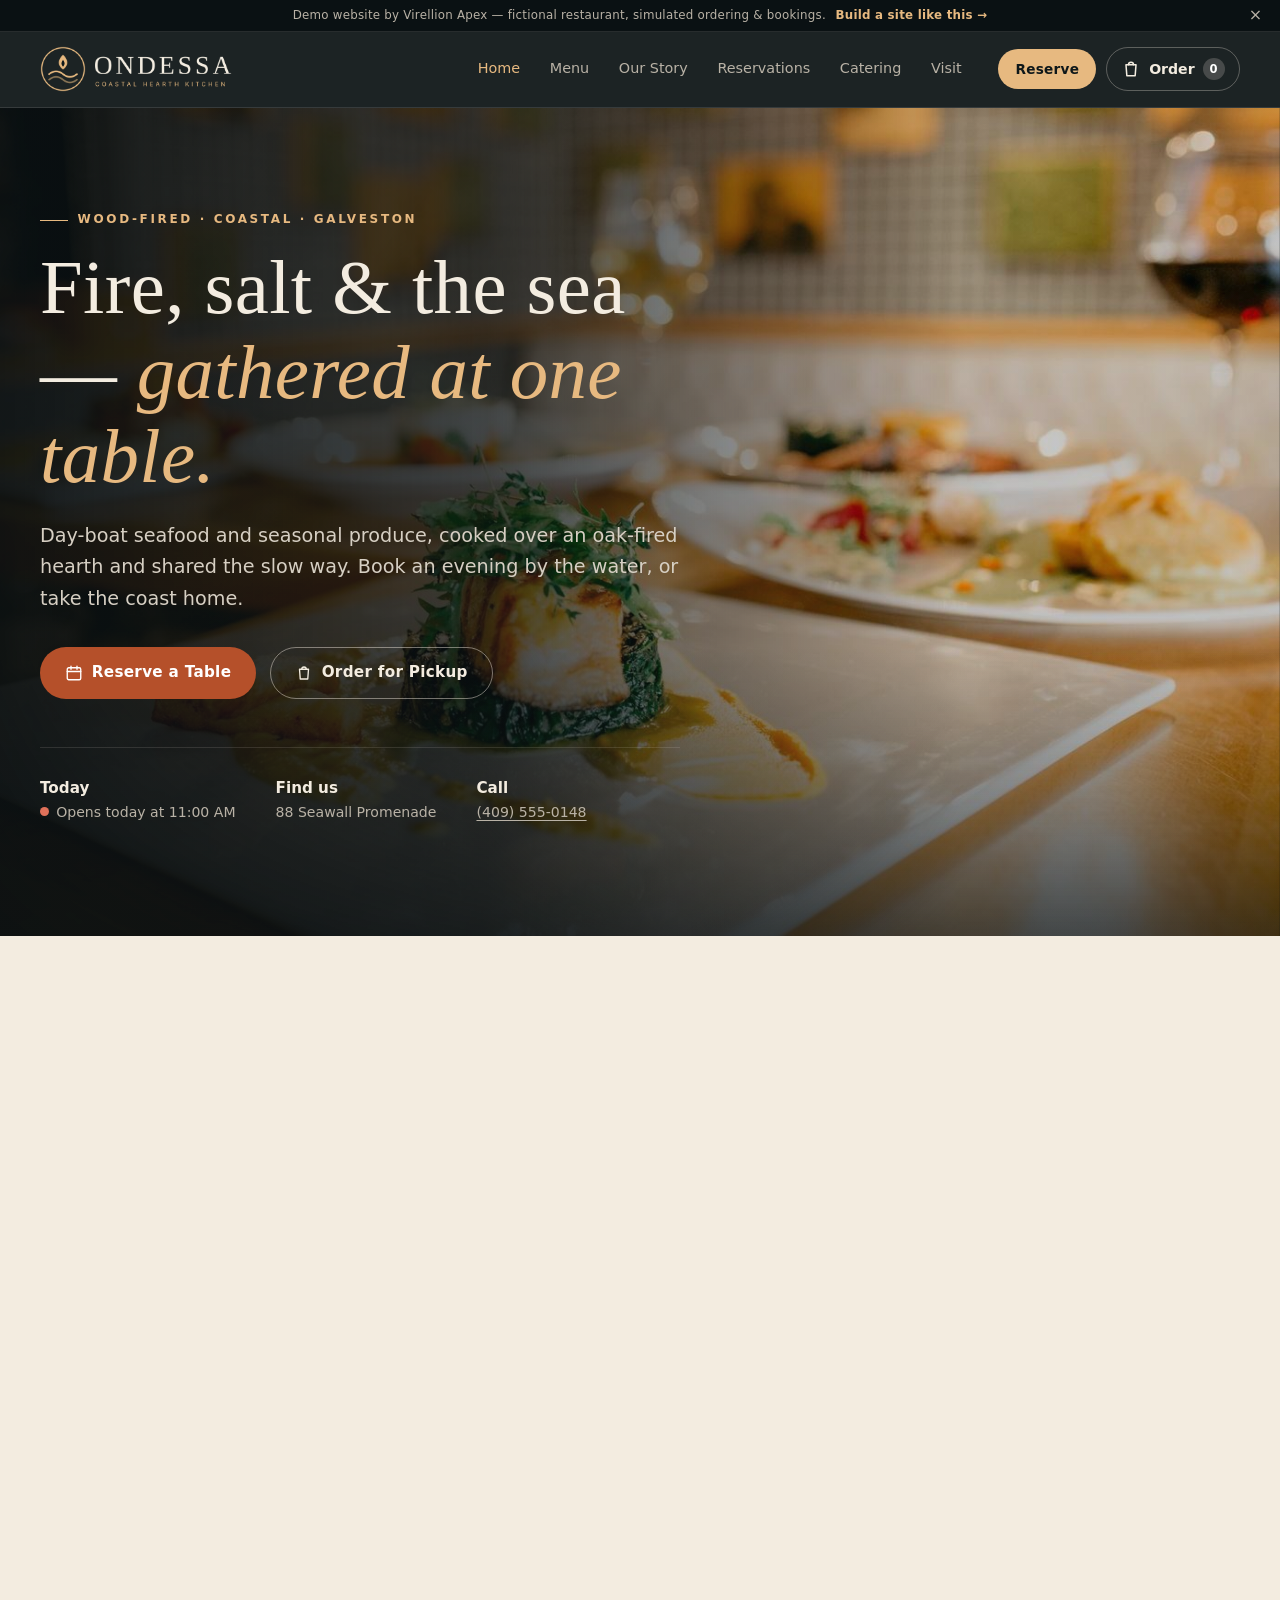
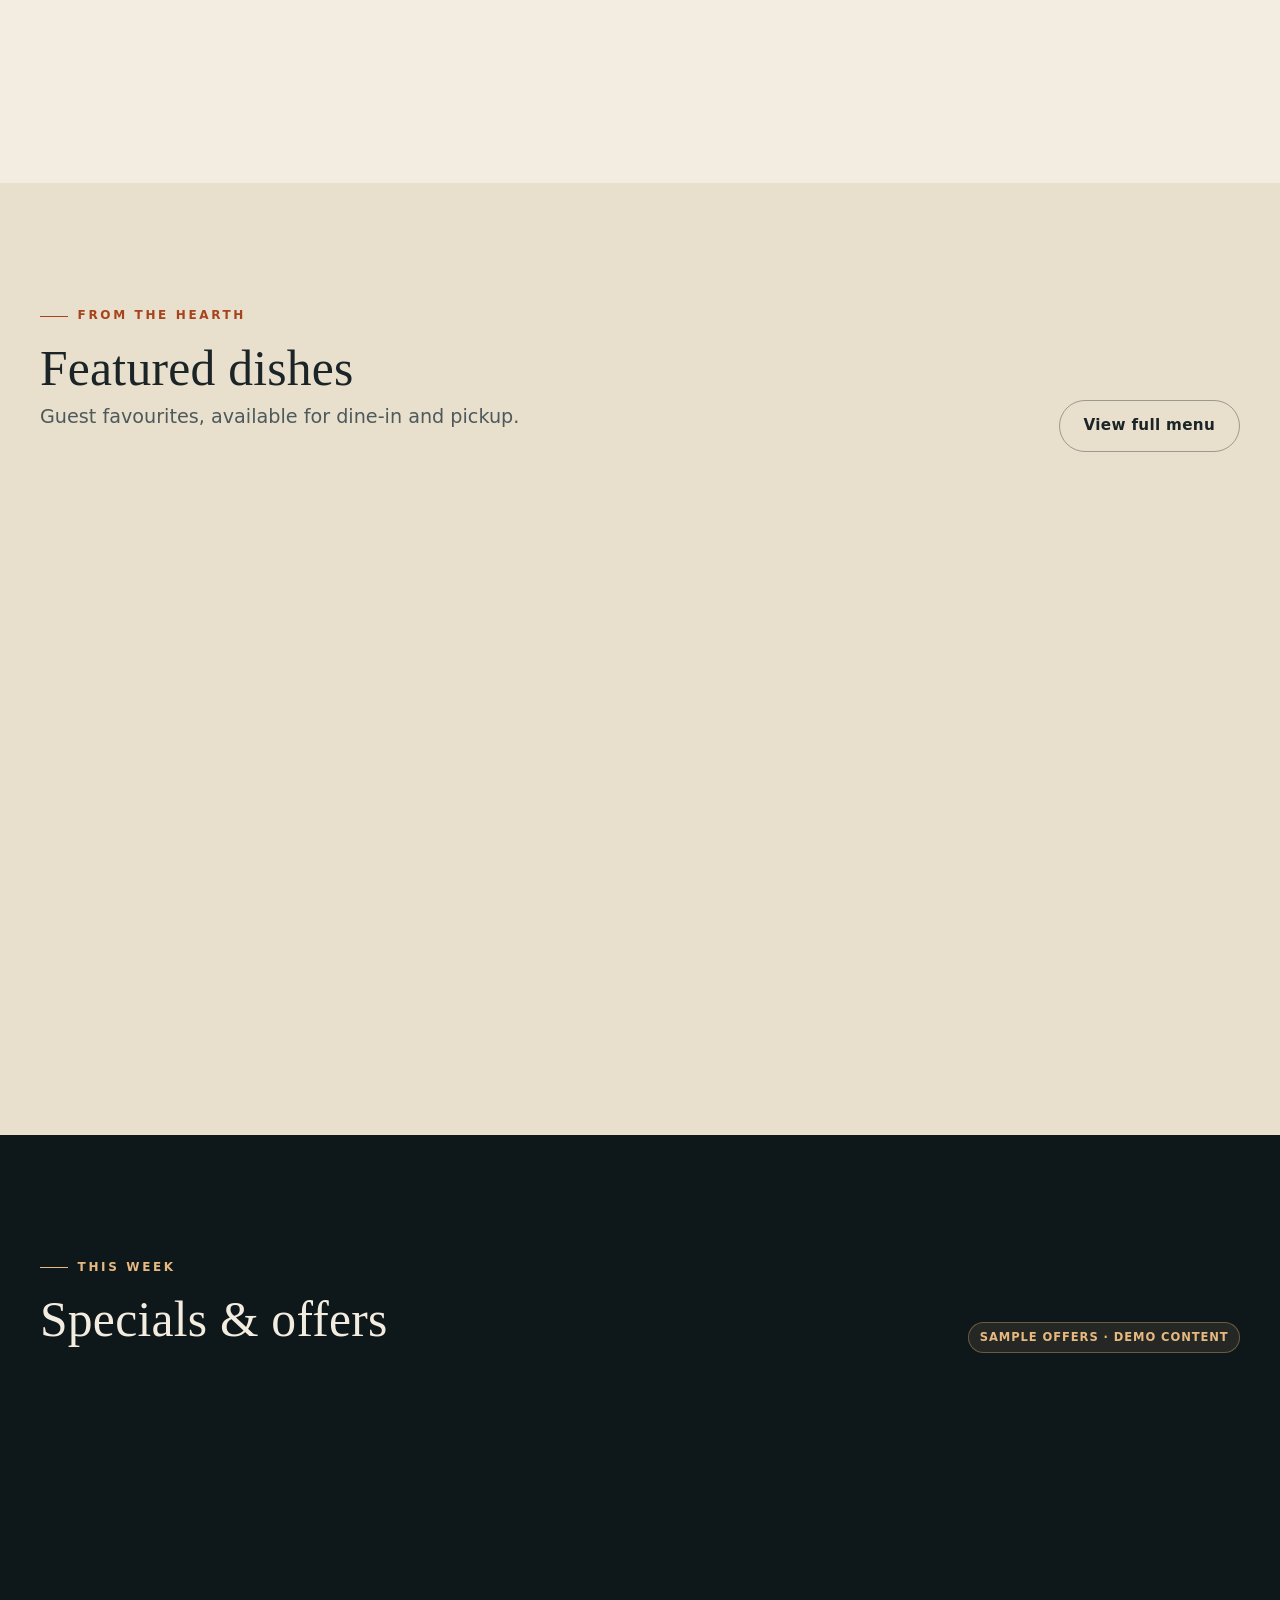
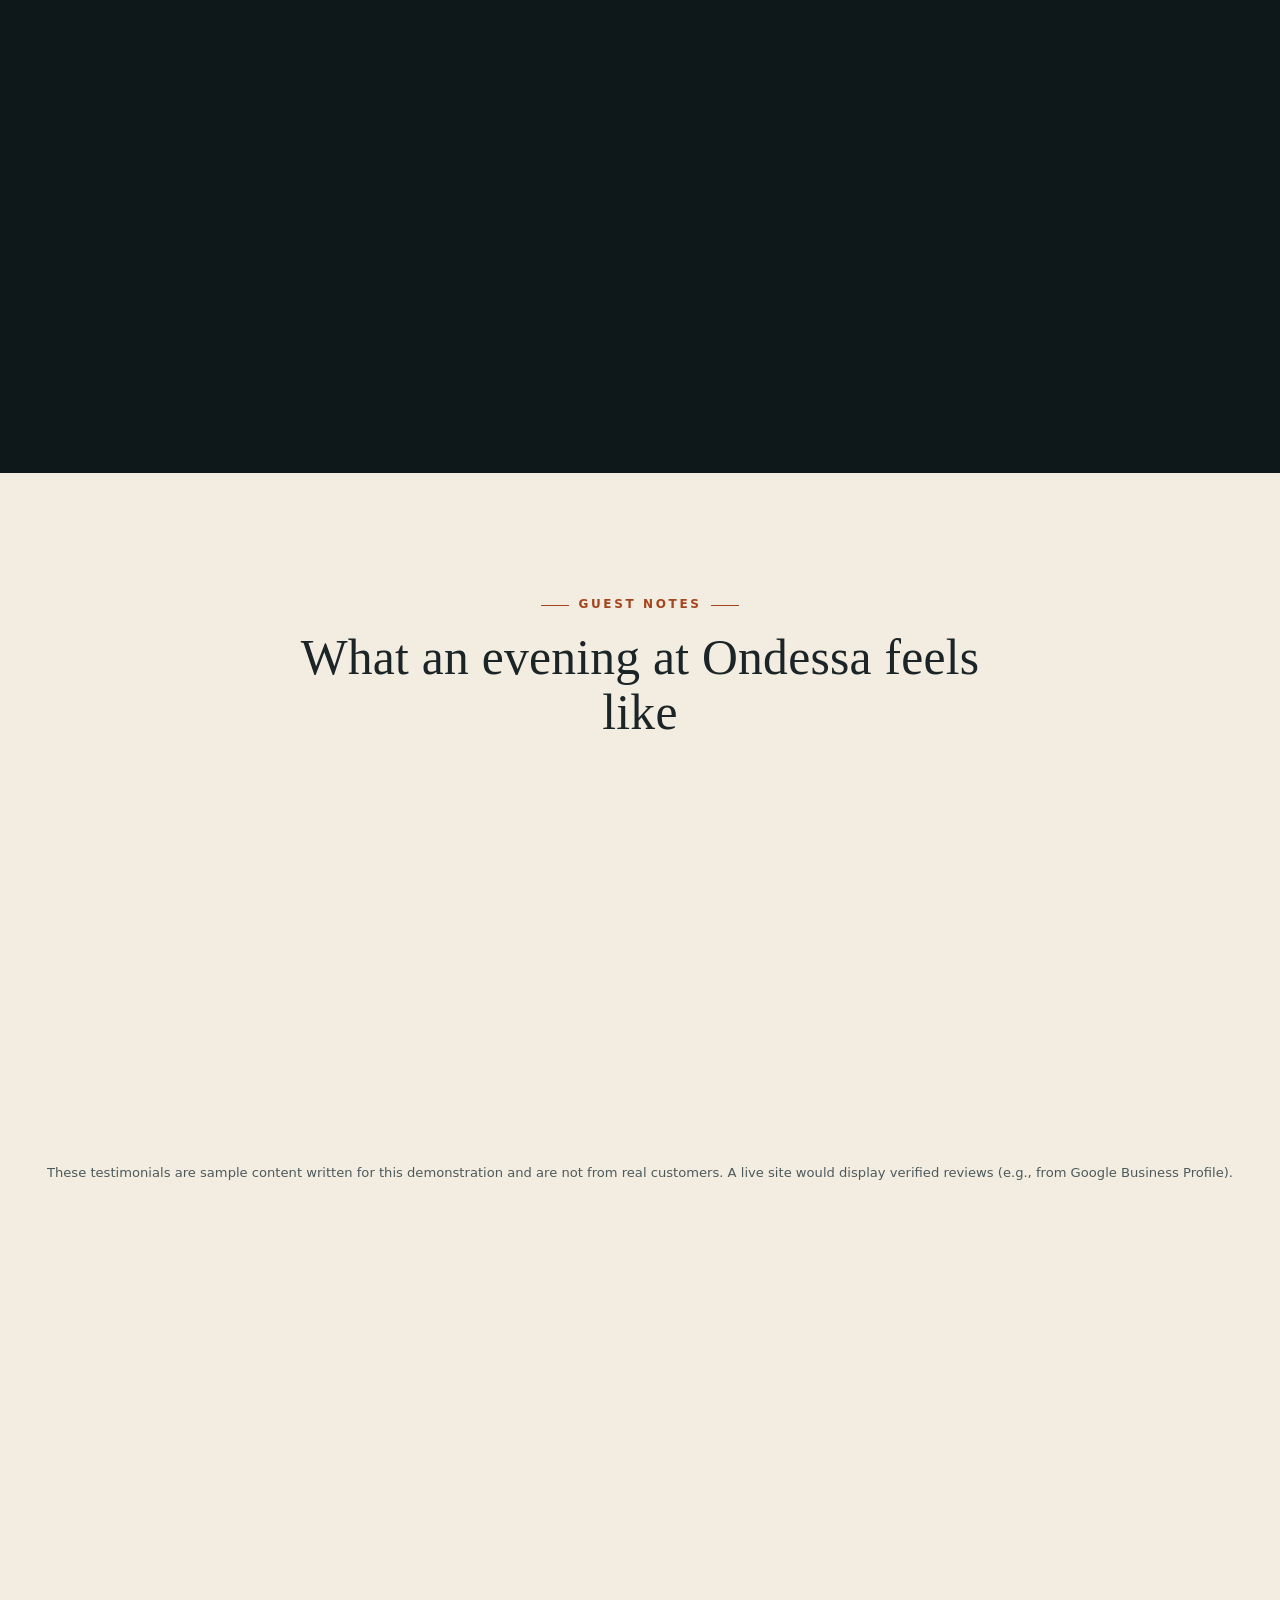
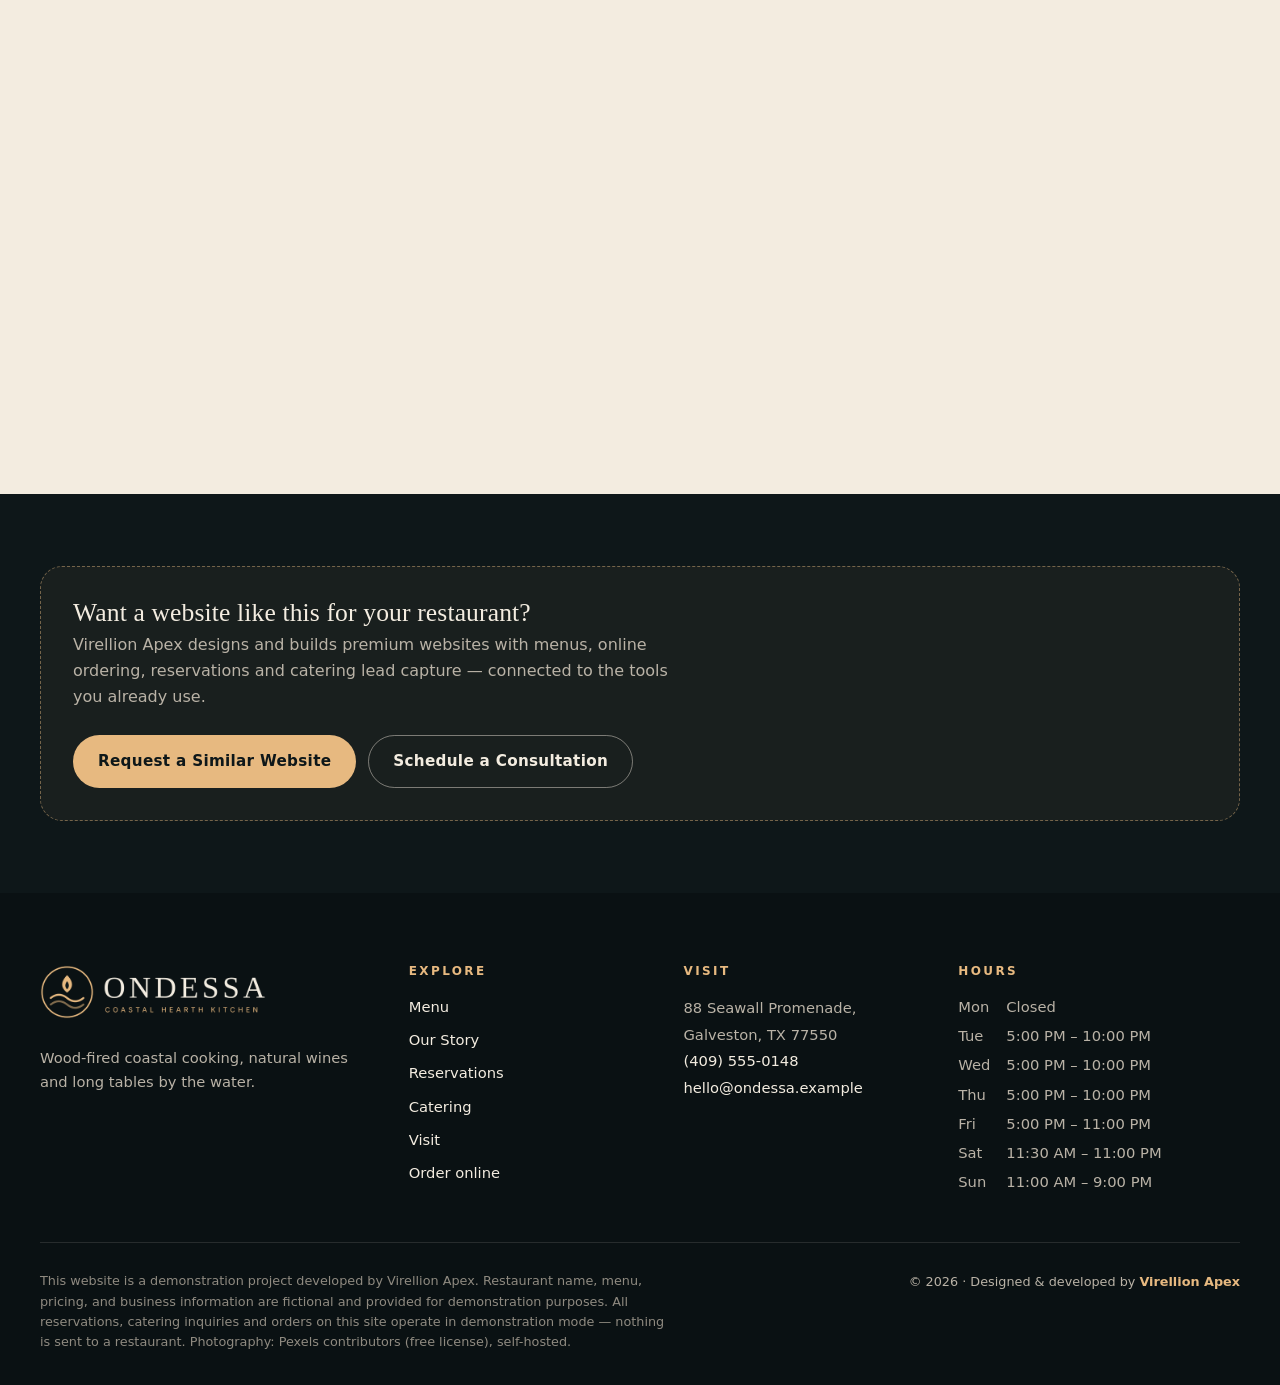
==== commit 75323a0c: "Professionalization pass: official logo, self-hosted verified photography, mobile menu, GitHub Pages" ====
--- a/index.html
+++ b/index.html
@@ -5,9 +5,12 @@
   <meta name="viewport" content="width=device-width, initial-scale=1, viewport-fit=cover">
   <title>Ondessa — Wood-Fired Coastal Kitchen & Wine Bar | Galveston</title>
   <meta name="description" content="Ondessa is a wood-fired coastal restaurant serving day-boat seafood, saffron paella and natural wines. Reserve a table, order pickup or plan catering. (Demo site by Virellion Apex.)">
-  <!-- Canonical URL placeholder: update BASE domain before launch (see README → SEO). -->
-  <link rel="canonical" href="https://restaurant.virellionapex.com/">
+  <!-- Canonical URL: live GitHub Pages address. Update BASE in the generator / find-and-replace if a custom domain is connected. -->
+  <link rel="canonical" href="https://lilmoniisenterprise.github.io/restaurant-demo/">
   <meta name="robots" content="index, follow">
+  <!-- GitHub Pages can't send custom headers, so the Content-Security-Policy is set here (mirrors _headers for Cloudflare). -->
+  <meta http-equiv="Content-Security-Policy" content="default-src 'self'; script-src 'self'; style-src 'self' https://fonts.googleapis.com; font-src 'self' https://fonts.gstatic.com; img-src 'self' data: blob:; connect-src 'self'; frame-src https://www.openstreetmap.org; object-src 'none'; base-uri 'self'; form-action 'self'">
+  <meta name="referrer" content="strict-origin-when-cross-origin">
   <meta name="theme-color" content="#0e1719">
   <meta name="author" content="Virellion Apex">
   <!-- Open Graph -->
@@ -15,8 +18,8 @@
   <meta property="og:site_name" content="Ondessa — Coastal Hearth Kitchen">
   <meta property="og:title" content="Ondessa — Wood-Fired Coastal Kitchen & Wine Bar | Galveston">
   <meta property="og:description" content="Ondessa is a wood-fired coastal restaurant serving day-boat seafood, saffron paella and natural wines. Reserve a table, order pickup or plan catering. (Demo site by Virellion Apex.)">
-  <meta property="og:url" content="https://restaurant.virellionapex.com/">
-  <meta property="og:image" content="https://restaurant.virellionapex.com/assets/og-image.jpg">
+  <meta property="og:url" content="https://lilmoniisenterprise.github.io/restaurant-demo/">
+  <meta property="og:image" content="https://lilmoniisenterprise.github.io/restaurant-demo/assets/og-image.jpg">
   <meta property="og:image:width" content="1200">
   <meta property="og:image:height" content="630">
   <meta property="og:image:alt" content="Ondessa logo over an illustrated table of wood-fired coastal dishes">
@@ -25,7 +28,7 @@
   <meta name="twitter:card" content="summary_large_image">
   <meta name="twitter:title" content="Ondessa — Wood-Fired Coastal Kitchen & Wine Bar | Galveston">
   <meta name="twitter:description" content="Ondessa is a wood-fired coastal restaurant serving day-boat seafood, saffron paella and natural wines. Reserve a table, order pickup or plan catering. (Demo site by Virellion Apex.)">
-  <meta name="twitter:image" content="https://restaurant.virellionapex.com/assets/og-image.jpg">
+  <meta name="twitter:image" content="https://lilmoniisenterprise.github.io/restaurant-demo/assets/og-image.jpg">
   <!-- Icons & manifest -->
   <link rel="icon" href="assets/favicon.svg" type="image/svg+xml">
   <link rel="apple-touch-icon" href="assets/apple-touch-icon.png">
@@ -36,8 +39,8 @@
   <link rel="stylesheet" href="https://fonts.googleapis.com/css2?family=Cormorant+Garamond:ital,wght@0,400;0,500;0,600;1,400;1,500&amp;family=Inter:wght@400;500;600;700&amp;display=swap">
   <link rel="stylesheet" href="css/style.css">
   <script src="js/script.js" defer></script>
-  <!-- Structured data (fictional demo business). Replace with real details or remove before indexing. -->
-  <script type="application/ld+json">{"@context": "https://schema.org", "@type": "Restaurant", "name": "Ondessa — Coastal Hearth Kitchen (demo)", "description": "Fictional demonstration restaurant created by Virellion Apex.", "url": "https://restaurant.virellionapex.com/", "image": "https://restaurant.virellionapex.com/images/hero.jpg", "logo": "https://restaurant.virellionapex.com/images/logo.png", "servesCuisine": ["Mediterranean", "Seafood", "Wood-fired"], "priceRange": "$$$", "telephone": "+14095550148", "email": "hello@ondessa.example", "address": {"@type": "PostalAddress", "streetAddress": "88 Seawall Promenade", "addressLocality": "Galveston", "addressRegion": "TX", "postalCode": "77550", "addressCountry": "US"}, "acceptsReservations": "True", "hasMenu": "https://restaurant.virellionapex.com/menu.html", "openingHoursSpecification": [{"@type": "OpeningHoursSpecification", "dayOfWeek": ["Tuesday", "Wednesday", "Thursday"], "opens": "17:00", "closes": "22:00"}, {"@type": "OpeningHoursSpecification", "dayOfWeek": "Friday", "opens": "17:00", "closes": "23:00"}, {"@type": "OpeningHoursSpecification", "dayOfWeek": "Saturday", "opens": "11:30", "closes": "23:00"}, {"@type": "OpeningHoursSpecification", "dayOfWeek": "Sunday", "opens": "11:00", "closes": "21:00"}]}</script>
+  <!-- Structured data (fictional demo business). Fictional demo business by Virellion Apex. -->
+  <script type="application/ld+json">{"@context": "https://schema.org", "@type": "Restaurant", "name": "Ondessa — Coastal Hearth Kitchen (demo)", "description": "Fictional demonstration restaurant created by Virellion Apex.", "url": "https://lilmoniisenterprise.github.io/restaurant-demo/", "image": "https://lilmoniisenterprise.github.io/restaurant-demo/images/hero.jpg", "logo": "https://lilmoniisenterprise.github.io/restaurant-demo/images/logo.png", "servesCuisine": ["Mediterranean", "Seafood", "Wood-fired"], "priceRange": "$$$", "telephone": "+14095550148", "email": "hello@ondessa.example", "address": {"@type": "PostalAddress", "streetAddress": "88 Seawall Promenade", "addressLocality": "Galveston", "addressRegion": "TX", "postalCode": "77550", "addressCountry": "US"}, "acceptsReservations": "True", "hasMenu": "https://lilmoniisenterprise.github.io/restaurant-demo/menu.html", "openingHoursSpecification": [{"@type": "OpeningHoursSpecification", "dayOfWeek": ["Tuesday", "Wednesday", "Thursday"], "opens": "17:00", "closes": "22:00"}, {"@type": "OpeningHoursSpecification", "dayOfWeek": "Friday", "opens": "17:00", "closes": "23:00"}, {"@type": "OpeningHoursSpecification", "dayOfWeek": "Saturday", "opens": "11:30", "closes": "23:00"}, {"@type": "OpeningHoursSpecification", "dayOfWeek": "Sunday", "opens": "11:00", "closes": "21:00"}]}</script>
 </head><body>
 <a class="skip-link" href="#main">Skip to main content</a>
 <div class="demo-ribbon" role="region" aria-label="Demonstration notice">
@@ -49,10 +52,7 @@
 </div>
 <header class="site-header">
   <div class="container">
-    <a class="brand" href="index.html" aria-label="Ondessa, Coastal Hearth Kitchen — home">
-      <svg class="brand-mark" viewBox="-100 -100 200 200" aria-hidden="true"><g fill="none" stroke="#e7b980" stroke-linecap="round"><circle r="92" stroke-width="6"/><path d="M-60,22 C-40,6 -20,6 0,22 C20,38 40,38 60,22" stroke-width="8"/><path d="M-60,46 C-40,30 -20,30 0,46 C20,62 40,62 60,46" stroke-width="8" opacity=".55"/><path d="M0,-62 C26,-36 22,-14 0,2 C-22,-14 -26,-36 0,-62Z" fill="#e7b980" stroke="none"/><path d="M0,-40 C9,-28 8,-18 0,-10 C-8,-18 -9,-28 0,-40Z" fill="#0e1719" stroke="none"/></g></svg>
-      <span class="brand-text"><span class="brand-name">ONDESSA</span><span class="brand-sub">Coastal Hearth Kitchen</span></span>
-    </a>
+    <a class="brand" href="index.html" aria-label="Ondessa, Coastal Hearth Kitchen — home"><img class="brand-logo" src="images/logo-header.png" alt="ONDESSA — Coastal Hearth Kitchen" width="560" height="134"></a>
     <nav class="site-nav" id="site-nav" aria-label="Main">
       <ul class="nav-list"><li><a href="index.html" aria-current="page">Home</a></li><li><a href="menu.html">Menu</a></li><li><a href="about.html">Our Story</a></li><li><a href="reservations.html">Reservations</a></li><li><a href="catering.html">Catering</a></li><li><a href="contact.html">Visit</a></li></ul>
       <div class="nav-cta-mobile">
@@ -72,7 +72,7 @@
 <div class="toast-region" id="toast-region" role="status" aria-live="polite"></div>
 <main id="main">
 <section class="hero" aria-labelledby="hero-title">
-  <div class="hero-media"><img src="https://images.pexels.com/photos/7627408/pexels-photo-7627408.jpeg?auto=compress&cs=tinysrgb&w=2400" srcset="https://images.pexels.com/photos/7627408/pexels-photo-7627408.jpeg?auto=compress&cs=tinysrgb&w=800 800w, https://images.pexels.com/photos/7627408/pexels-photo-7627408.jpeg?auto=compress&cs=tinysrgb&w=2400 2400w" sizes="(max-width: 700px) 100vw, 60vw" data-fallback="images/hero.jpg" alt="Illustrated overhead view of a candlelit table with saffron paella, grilled branzino, burrata and spritz cocktails" width="2400" height="1400" fetchpriority="high" decoding="async"></div>
+  <div class="hero-media"><img src="images/hero.jpg" srcset="images/hero-600.jpg 600w, images/hero.jpg 2000w" sizes="100vw" alt="Plated seafood and seasonal dishes with glasses of wine on a warmly lit restaurant table" width="2000" height="1125" fetchpriority="high" decoding="async"></div>
   <div class="container">
     <div class="hero-content">
       <p class="eyebrow light">Wood-fired · Coastal · Galveston</p>
@@ -94,8 +94,8 @@
 <section class="section" aria-labelledby="story-title">
   <div class="container split">
     <div class="media-stack reveal">
-      <figure class="media-frame"><img src="https://images.pexels.com/photos/32641697/pexels-photo-32641697.jpeg?auto=compress&cs=tinysrgb&w=1600" srcset="https://images.pexels.com/photos/32641697/pexels-photo-32641697.jpeg?auto=compress&cs=tinysrgb&w=800 800w, https://images.pexels.com/photos/32641697/pexels-photo-32641697.jpeg?auto=compress&cs=tinysrgb&w=1600 1600w" sizes="(max-width: 700px) 100vw, 60vw" data-fallback="images/about-hearth.jpg" alt="Illustration of a brick arch hearth with an open oak fire" width="1600" height="1200" loading="lazy" decoding="async"></figure>
-      <figure class="media-frame"><img src="https://images.pexels.com/photos/14885388/pexels-photo-14885388.jpeg?auto=compress&cs=tinysrgb&w=1600" srcset="https://images.pexels.com/photos/14885388/pexels-photo-14885388.jpeg?auto=compress&cs=tinysrgb&w=800 800w, https://images.pexels.com/photos/14885388/pexels-photo-14885388.jpeg?auto=compress&cs=tinysrgb&w=1600 1600w" sizes="(max-width: 700px) 100vw, 60vw" data-fallback="images/menu/charred-octopus.jpg" alt="Illustration of charred octopus on a dark stoneware plate" width="1200" height="900" loading="lazy" decoding="async"></figure>
+      <figure class="media-frame"><img src="images/photos/hearth-fire.jpg" srcset="images/photos/hearth-fire-600.jpg 600w, images/photos/hearth-fire.jpg 1200w" sizes="(max-width: 700px) 100vw, 50vw" alt="Oak logs burning inside a brick hearth oven" width="1600" height="1200" loading="lazy" decoding="async"></figure>
+      <figure class="media-frame"><img src="images/menu/charred-octopus.jpg" srcset="images/menu/charred-octopus-600.jpg 600w, images/menu/charred-octopus.jpg 1200w" sizes="(max-width: 700px) 100vw, 50vw" alt="Charred octopus tentacle on smoked paprika romesco, served on a speckled stoneware plate" width="1200" height="900" loading="lazy" decoding="async"></figure>
     </div>
     <div class="reveal">
       <p class="eyebrow">Our story</p>
@@ -166,7 +166,7 @@
 <section class="section-tight" aria-labelledby="reserve-band-title">
   <div class="container">
     <div class="cta-band reveal">
-      <img src="https://images.pexels.com/photos/29962487/pexels-photo-29962487.jpeg?auto=compress&cs=tinysrgb&w=1600" srcset="https://images.pexels.com/photos/29962487/pexels-photo-29962487.jpeg?auto=compress&cs=tinysrgb&w=800 800w, https://images.pexels.com/photos/29962487/pexels-photo-29962487.jpeg?auto=compress&cs=tinysrgb&w=1600 1600w" sizes="(max-width: 700px) 100vw, 60vw" data-fallback="images/about-table.jpg" alt="" width="1600" height="1200" loading="lazy" decoding="async">
+      <img src="images/photos/candlelit-table.jpg" srcset="images/photos/candlelit-table-600.jpg 600w, images/photos/candlelit-table.jpg 2000w" sizes="100vw" alt="" width="2000" height="1125" loading="lazy" decoding="async">
       <div><p class="eyebrow light">Tables fill quickly on weekends</p><h2 id="reserve-band-title">Save your seat by the fire.</h2><p>Reservations open 60 days ahead. Walk-ins welcome at the bar.</p></div>
       <div class="actions"><a class="btn btn-primary" href="reservations.html">Reserve a Table</a><a class="btn btn-ghost" href="tel:+14095550148">Call (409) 555-0148</a></div>
     </div>
@@ -191,7 +191,7 @@
   <div class="container">
     <div class="footer-grid">
       <div class="footer-brand">
-        <a class="brand" href="index.html" aria-label="Ondessa home"><svg class="brand-mark" viewBox="-100 -100 200 200" aria-hidden="true"><g fill="none" stroke="#e7b980" stroke-linecap="round"><circle r="92" stroke-width="6"/><path d="M-60,22 C-40,6 -20,6 0,22 C20,38 40,38 60,22" stroke-width="8"/><path d="M-60,46 C-40,30 -20,30 0,46 C20,62 40,62 60,46" stroke-width="8" opacity=".55"/><path d="M0,-62 C26,-36 22,-14 0,2 C-22,-14 -26,-36 0,-62Z" fill="#e7b980" stroke="none"/><path d="M0,-40 C9,-28 8,-18 0,-10 C-8,-18 -9,-28 0,-40Z" fill="#0e1719" stroke="none"/></g></svg><span class="brand-text"><span class="brand-name">ONDESSA</span><span class="brand-sub">Coastal Hearth Kitchen</span></span></a>
+        <a class="brand" href="index.html" aria-label="Ondessa home"><img class="brand-logo footer-logo" src="images/logo-header.png" alt="ONDESSA — Coastal Hearth Kitchen" width="560" height="134"></a>
         <p>Wood-fired coastal cooking, natural wines and long tables by the water.</p>
       </div>
       <div>
@@ -208,7 +208,7 @@
       </div>
     </div>
     <div class="footer-bottom">
-      <p class="disclaimer">This website is a demonstration project developed by Virellion Apex. Restaurant name, menu, pricing, and business information are fictional and provided for demonstration purposes. All reservations, catering inquiries and orders on this site operate in demonstration mode — nothing is sent to a restaurant. Food photography courtesy of Pexels contributors (free license).</p>
+      <p class="disclaimer">This website is a demonstration project developed by Virellion Apex. Restaurant name, menu, pricing, and business information are fictional and provided for demonstration purposes. All reservations, catering inquiries and orders on this site operate in demonstration mode — nothing is sent to a restaurant. Photography: Pexels contributors (free license), self-hosted.</p>
       <p class="built-by">© <span data-year>2026</span> · Designed &amp; developed by <a href="https://virellionapex.com" rel="noopener">Virellion Apex</a></p>
     </div>
   </div>
--- a/css/style.css
+++ b/css/style.css
@@ -715,3 +715,44 @@
 .map-actions .demo-chip { background: rgba(255,255,255,.95); }
 @media (max-width: 620px) { .map-embed { min-height: 340px; } .pay-methods { grid-template-columns: 1fr 1fr; } }
 .totals { column-gap: 0; } .totals dd { padding-left: 1rem; }
+
+/* 18. Official logo + discreet demo notice --------------------------------- */
+.brand-logo { height: 46px; width: auto; display: block; }
+.footer-logo { height: 54px; }
+.demo-ribbon { background: #0a1113; color: var(--text-muted-light); font-size: 0.74rem; letter-spacing: 0.02em; border-bottom: 1px solid var(--line-dark); }
+.demo-ribbon .container { padding-block: 0.35rem; gap: 0.6rem; }
+.demo-ribbon a { color: var(--brass); font-weight: 600; text-decoration: none; }
+.demo-ribbon a:hover { text-decoration: underline; }
+.demo-ribbon button { color: var(--text-muted-light); width: 30px; height: 30px; font-size: 1rem; }
+.demo-ribbon button:hover { background: rgba(243, 236, 224, 0.08); color: var(--text-light); }
+@media (max-width: 1100px) { .brand-logo { height: 40px; } }
+@media (max-width: 620px) { .brand-logo { height: 32px; } .footer-logo { height: 44px; } }
+@media (max-width: 380px) { .brand-logo { height: 28px; } }
+.photo-gallery { display: grid; grid-template-columns: repeat(3, 1fr); gap: 1.25rem; }
+.photo-gallery figcaption { left: 1rem; bottom: 1rem; color: var(--text-light); background: rgba(14, 23, 25, 0.75); font-size: 0.78rem; }
+@media (max-width: 920px) { .photo-gallery { grid-template-columns: 1fr 1fr; } .photo-gallery figure:last-child { grid-column: 1 / -1; } }
+@media (max-width: 620px) { .photo-gallery { grid-template-columns: 1fr; } }
+@media (max-width: 620px) { .hero-media img { object-position: 72% 70%; } }
+
+/* 19. Phone-first menu list (compact, app-style rows) ---------------------- */
+@media (max-width: 620px) {
+  .menu-grid { gap: 0.85rem; }
+  .menu-grid .dish-card { display: grid; grid-template-columns: 112px 1fr; border-radius: 14px; }
+  .menu-grid .dish-card:hover { transform: none; }
+  .menu-grid .dish-media { aspect-ratio: auto; height: 100%; min-height: 150px; }
+  .menu-grid .dish-card .badge { top: 0.5rem; left: 0.5rem; font-size: 0.58rem; padding: 0.25rem 0.45rem; letter-spacing: 0.08em; }
+  .menu-grid .card-body { padding: 0.85rem 0.9rem 0.9rem; gap: 0.35rem; }
+  .menu-grid .dish-top { flex-direction: column; gap: 0.15rem; }
+  .menu-grid .dish-top h3 { font-size: 1.15rem; line-height: 1.15; }
+  .menu-grid .price { font-size: 1.05rem; }
+  .menu-grid .card-body p { font-size: 0.82rem; display: -webkit-box; -webkit-line-clamp: 2; -webkit-box-orient: vertical; overflow: hidden; }
+  .menu-grid .tag { font-size: 0.6rem; padding: 0.15rem 0.4rem; }
+  .menu-grid .dish-foot { padding-top: 0.4rem; }
+  .menu-grid .btn-sm { min-height: 38px; padding: 0.4rem 0.9rem; }
+  .menu-section { margin-bottom: 2.5rem; }
+  .menu-section > h2 { flex-direction: column; gap: 0.1rem; }
+  .menu-tools { gap: 0.45rem; }
+  .diet-toggle { min-height: 38px; font-size: 0.8rem; padding: 0 0.7rem; }
+  .search-field input { min-height: 40px; }
+  .menu-toolbar .container { gap: 0.6rem; padding-block: 0.7rem; }
+}
